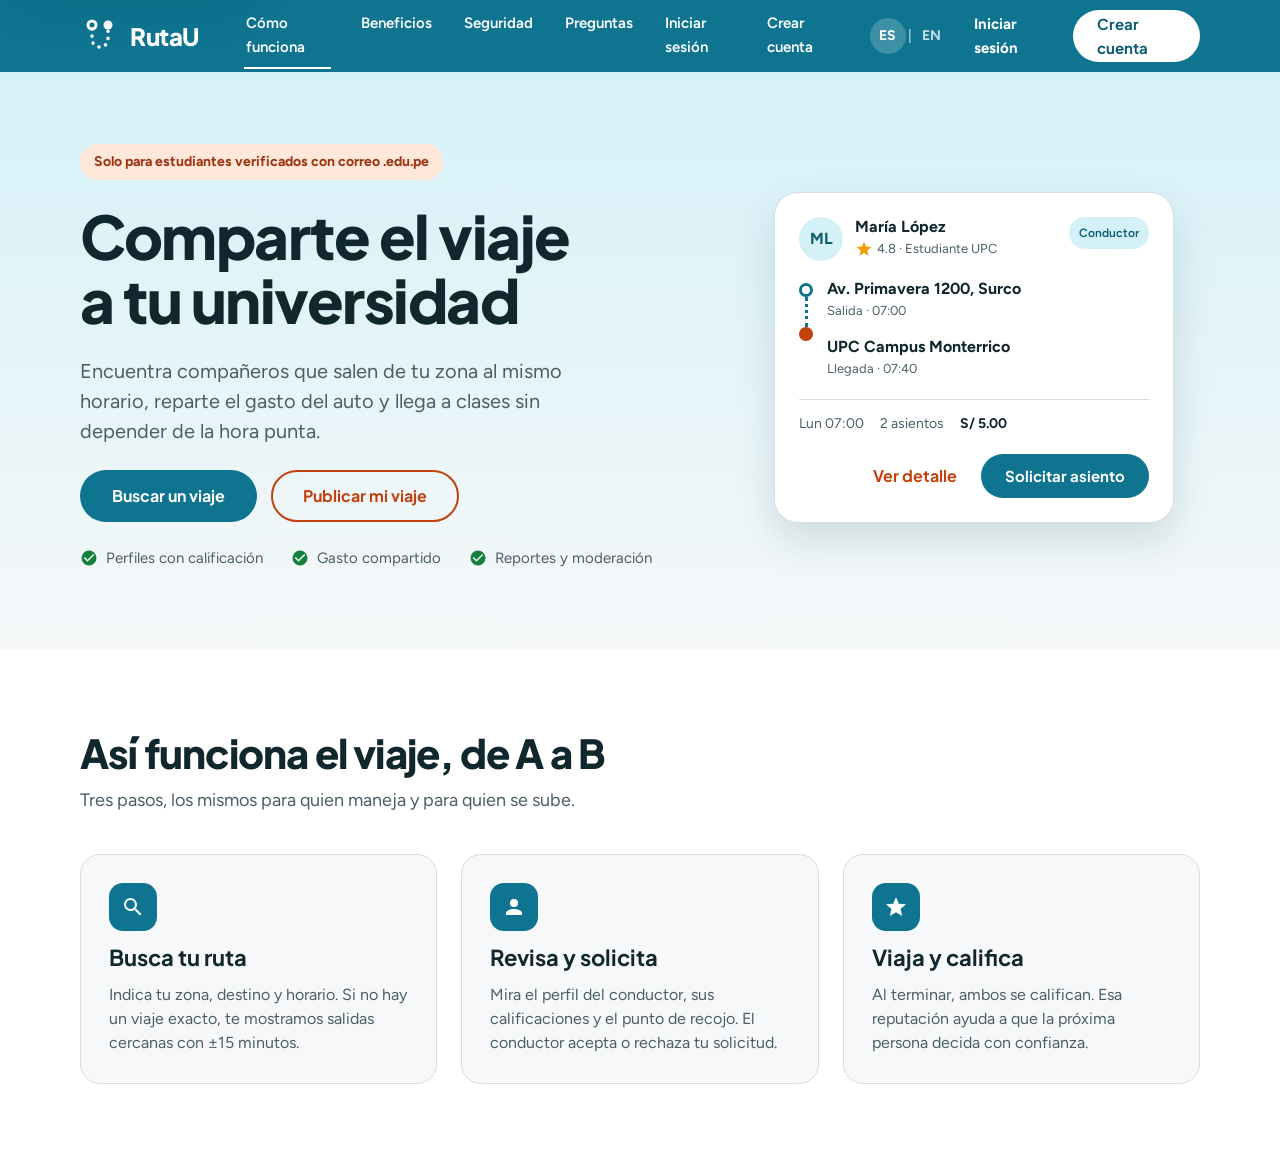
==== index.html @ abb3b7a9 "feat(landing): agregar pasos como-funciona" ====
<!doctype html>
<html lang="es-419">
<head>
  <meta charset="utf-8">
  <meta name="viewport" content="width=device-width, initial-scale=1">
  <title data-i18n="meta.title">RutaU – Carpooling universitario para estudiantes de Lima</title>
  <meta name="description" content="Comparte el viaje a tu universidad con compañeros verificados con correo .edu.pe. Reparte el gasto y llega a clases sin depender de la hora punta.">
  <meta name="theme-color" content="#0E7490">
  <link rel="icon" href="assets/favicon.svg" type="image/svg+xml">
  <link rel="preconnect" href="https://fonts.googleapis.com">
  <link rel="preconnect" href="https://fonts.gstatic.com" crossorigin>
  <link href="https://fonts.googleapis.com/css2?family=Figtree:wght@400;500;600;700&family=Plus+Jakarta+Sans:wght@600;700;800&display=swap" rel="stylesheet">
  <link rel="stylesheet" href="css/variables.css">
  <link rel="stylesheet" href="css/base.css">
  <link rel="stylesheet" href="css/layout.css">
  <link rel="stylesheet" href="css/components.css">
</head>
<body>
  <svg xmlns="http://www.w3.org/2000/svg" style="display:none" aria-hidden="true" focusable="false">
  <symbol id="i-logo" viewBox="0 0 40 40"><path d="M12 13v10a8 8 0 0 0 16 0V13" fill="none" stroke="currentColor" stroke-width="3.5" stroke-linecap="round" stroke-dasharray="0.1 7"/><circle cx="12" cy="9" r="4" fill="none" stroke="currentColor" stroke-width="3"/><circle cx="28" cy="9" r="4.5" fill="currentColor"/></symbol>
  <symbol id="i-search" viewBox="0 0 24 24"><path d="M15.5 14h-.79l-.28-.27A6.47 6.47 0 0 0 16 9.5 6.5 6.5 0 1 0 9.5 16c1.61 0 3.09-.59 4.23-1.57l.27.28v.79l5 4.99L20.49 19l-4.99-5zm-6 0C7.01 14 5 11.99 5 9.5S7.01 5 9.5 5 14 7.01 14 9.5 11.99 14 9.5 14z"/></symbol>
  <symbol id="i-profile" viewBox="0 0 24 24"><path d="M12 12a4 4 0 1 0 0-8 4 4 0 0 0 0 8zm0 2c-2.67 0-8 1.34-8 4v2h16v-2c0-2.66-5.33-4-8-4z"/></symbol>
  <symbol id="i-star" viewBox="0 0 24 24"><path d="M12 17.27 18.18 21l-1.64-7.03L22 9.24l-7.19-.61L12 2 9.19 8.63 2 9.24l5.46 4.73L5.82 21z"/></symbol>
  <symbol id="i-check" viewBox="0 0 24 24"><path d="M12 2a10 10 0 1 0 0 20 10 10 0 0 0 0-20zm-2 15-5-5 1.41-1.41L10 14.17l7.59-7.59L19 8l-9 9z"/></symbol>
  <symbol id="i-school" viewBox="0 0 24 24"><path d="M5 13.18v4L12 21l7-3.82v-4L12 17l-7-3.82zM12 3 1 9l11 6 9-4.91V17h2V9L12 3z"/></symbol>
  <symbol id="i-flag" viewBox="0 0 24 24"><path d="M14.4 6 14 4H5v17h2v-7h5.6l.4 2h7V6z"/></symbol>
  <symbol id="i-menu" viewBox="0 0 24 24"><path d="M3 18h18v-2H3v2zm0-5h18v-2H3v2zm0-7v2h18V6H3z"/></symbol>
  <symbol id="i-back" viewBox="0 0 24 24"><path d="M20 11H7.83l5.59-5.59L12 4l-8 8 8 8 1.41-1.41L7.83 13H20v-2z"/></symbol>
</svg>

  <a class="skip-link" href="#contenido" data-i18n="a11y.skip">Saltar al contenido principal</a>
  <p id="lang-live" class="sr-only" role="status" aria-live="polite"></p>

  <header class="site-header">
    <div class="container site-header__inner">
      <a class="brand" href="#" data-i18n-attr="aria-label:a11y.logo" aria-label="RutaU, ir al inicio">
        <svg class="icon" width="40" height="40" style="width:40px;height:40px" aria-hidden="true"><use href="#i-logo"/></svg>
        <span class="brand__name">RutaU</span>
      </a>
      <nav id="main-nav" class="main-nav" data-i18n-attr="aria-label:a11y.nav" aria-label="Navegación principal">
        <a href="#como" data-i18n="nav.how">Cómo funciona</a>
        <a href="#beneficios" data-i18n="nav.benefits">Beneficios</a>
        <a href="#seguridad" data-i18n="nav.security">Seguridad</a>
        <a href="#faq" data-i18n="nav.faq">Preguntas</a>
        <a class="nav-extra" href="#" data-app="login" data-i18n="nav.login">Iniciar sesión</a>
        <a class="nav-extra" href="#" data-app="register" data-i18n="nav.signup">Crear cuenta</a>
      </nav>
      <div class="header-actions">
        <div class="lang-switch" role="group" data-i18n-attr="aria-label:a11y.lang" aria-label="Seleccionar idioma">
          <button type="button" data-lang="es_419" aria-pressed="true" lang="es">ES</button>
          <span class="lang-switch__sep" aria-hidden="true">|</span>
          <button type="button" data-lang="en_US" aria-pressed="false" lang="en">EN</button>
        </div>
        <a class="header-login" href="#" data-app="login" data-i18n="nav.login">Iniciar sesión</a>
        <a class="btn btn--light btn--sm header-signup" href="#" data-app="register" data-i18n="nav.signup">Crear cuenta</a>
        <button id="menu-toggle" class="menu-toggle" type="button" aria-expanded="false" aria-controls="main-nav" data-i18n-attr="aria-label:a11y.menu" aria-label="Abrir menú">
          <svg class="icon" aria-hidden="true"><use href="#i-menu"/></svg>
        </button>
      </div>
    </div>
  </header>

  <main id="contenido">
    <section class="hero" aria-labelledby="hero-title">
      <div class="container hero__inner">
        <div class="hero__copy">
          <span class="badge badge--secondary" data-i18n="hero.badge">Solo para estudiantes verificados con correo .edu.pe</span>
          <h1 id="hero-title" class="hero__title" data-i18n="hero.title">Comparte el viaje a tu universidad</h1>
          <p class="hero__lead" data-i18n="hero.lead">Encuentra compañeros que salen de tu zona al mismo horario, reparte el gasto del auto y llega a clases sin depender de la hora punta.</p>
          <div class="hero__actions">
            <a class="btn btn--primary" href="#" data-app="search" data-i18n="hero.cta.search">Buscar un viaje</a>
            <a class="btn btn--outline" href="#" data-app="publish" data-i18n="hero.cta.publish">Publicar mi viaje</a>
          </div>
          <ul class="check-list">
            <li><svg class="icon icon--sm" aria-hidden="true"><use href="#i-check"/></svg><span data-i18n="hero.check1">Perfiles con calificación</span></li>
            <li><svg class="icon icon--sm" aria-hidden="true"><use href="#i-check"/></svg><span data-i18n="hero.check2">Gasto compartido</span></li>
            <li><svg class="icon icon--sm" aria-hidden="true"><use href="#i-check"/></svg><span data-i18n="hero.check3">Reportes y moderación</span></li>
          </ul>
        </div>
        <div class="hero__visual">
          <article class="trip-card" data-i18n-attr="aria-label:card.aria" aria-label="Ejemplo de viaje publicado">
            <div class="trip-card__driver">
              <span class="avatar" aria-hidden="true">ML</span>
              <div class="trip-card__who">
                <div class="trip-card__name">María López</div>
                <div class="trip-card__rating"><svg class="icon icon--sm icon--star" aria-hidden="true"><use href="#i-star"/></svg><span data-i18n="card.rating">4.8 · Estudiante UPC</span></div>
              </div>
              <span class="badge badge--primary" data-i18n="card.role">Conductor</span>
            </div>
            <div class="route">
              <div class="route__line" aria-hidden="true"><span class="route__start"></span><span class="route__path"></span><span class="route__end"></span></div>
              <div class="route__stops">
                <div><div class="route__place" data-i18n="card.from">Av. Primavera 1200, Surco</div><div class="route__time" data-i18n="card.depart">Salida · 07:00</div></div>
                <div><div class="route__place" data-i18n="card.to">UPC Campus Monterrico</div><div class="route__time" data-i18n="card.arrive">Llegada · 07:40</div></div>
              </div>
            </div>
            <div class="trip-card__meta"><span data-i18n="card.day">Lun 07:00</span><span data-i18n="card.seats">2 asientos</span><span class="trip-card__price">S/ 5.00</span></div>
            <div class="trip-card__actions">
              <a class="btn btn--text" href="#" data-app="search" data-i18n="card.detail">Ver detalle</a>
              <a class="btn btn--primary btn--sm" href="#" data-app="search" data-i18n="card.request">Solicitar asiento</a>
            </div>
          </article>
        </div>
      </div>
    </section>

    <section id="como" class="section section--white" aria-labelledby="como-title">
      <div class="container">
        <div class="section__head"><h2 id="como-title" class="section__title" data-i18n="how.title">Así funciona el viaje, de A a B</h2><p class="section__lead" data-i18n="how.lead">Tres pasos, los mismos para quien maneja y para quien se sube.</p></div>
        <ol class="steps" style="list-style:none">
          <li class="card"><span class="card__icon"><svg class="icon" aria-hidden="true"><use href="#i-search"/></svg></span><h3 class="card__title" data-i18n="how.s1.t">Busca tu ruta</h3><p class="card__text" data-i18n="how.s1.d">Indica tu zona, destino y horario. Si no hay un viaje exacto, te mostramos salidas cercanas con ±15 minutos.</p></li>
          <li class="card"><span class="card__icon"><svg class="icon" aria-hidden="true"><use href="#i-profile"/></svg></span><h3 class="card__title" data-i18n="how.s2.t">Revisa y solicita</h3><p class="card__text" data-i18n="how.s2.d">Mira el perfil del conductor, sus calificaciones y el punto de recojo. El conductor acepta o rechaza tu solicitud.</p></li>
          <li class="card"><span class="card__icon"><svg class="icon" aria-hidden="true"><use href="#i-star"/></svg></span><h3 class="card__title" data-i18n="how.s3.t">Viaja y califica</h3><p class="card__text" data-i18n="how.s3.d">Al terminar, ambos se califican. Esa reputación ayuda a que la próxima persona decida con confianza.</p></li>
        </ol>
      </div>
    </section>
  </main>


  <script src="js/config.js"></script>
  <script src="js/nav.js"></script>
</body>
</html>
---- css/variables.css ----
/* ==========================================================================
   RutaU – Variables de diseño (Style Guide v2)
   Toda la paleta y tipografía vive aquí. No se usan colores sueltos en otros
   archivos CSS: siempre var(--token).
   ========================================================================== */
:root {
  /* Pacífico – color principal */
  --primary: #0E7490;
  --primary-dark: #0B5C73;
  --primary-container: #D5F1F8;

  /* Atardecer – color secundario */
  --secondary: #C2410C;
  --secondary-dark: #9A3412;
  --secondary-container: #FFE7DA;

  /* Sol – solo estrellas / reputación */
  --sun: #F59E0B;
  --sun-text: #92400E;
  --sun-container: #FEF0CC;

  /* Neutros */
  --ink: #10272E;
  --muted: #4A5F67;
  --line: #D5DEE2;
  --surface: #F6F8F9;
  --white: #FFFFFF;

  /* Estados */
  --success: #15803D;
  --success-dark: #166534;
  --success-container: #DCF5E3;
  --error: #B3261E;
  --error-container: #FBE3E1;

  /* Tipografía */
  --font-heading: 'Plus Jakarta Sans', system-ui, -apple-system, 'Segoe UI', sans-serif;
  --font-body: 'Figtree', system-ui, -apple-system, 'Segoe UI', sans-serif;

  /* Forma y elevación */
  --radius-pill: 999px;
  --radius-lg: 24px;
  --radius-md: 20px;
  --radius-sm: 14px;
  --shadow-card: 0 18px 40px rgba(11, 63, 79, 0.14);

  /* Layout */
  --container: 1200px;
  --gutter: 40px;
  --header-h: 72px;
}

@media (max-width: 720px) {
  :root { --gutter: 20px; --header-h: 64px; }
}
---- css/base.css ----
/* Reset + base tipográfica + accesibilidad */
*, *::before, *::after { box-sizing: border-box; }
html { scroll-behavior: smooth; scroll-padding-top: calc(var(--header-h) + 12px); -webkit-text-size-adjust: 100%; }
body {
  margin: 0;
  background: var(--surface);
  color: var(--ink);
  font-family: var(--font-body);
  font-size: 16px;
  line-height: 24px;
}
h1, h2, h3 { font-family: var(--font-heading); margin: 0; }
p { margin: 0; }
ul, ol { margin: 0; padding: 0; list-style: none; }
a { color: inherit; }
img, svg { display: block; max-width: 100%; }
button { font: inherit; color: inherit; cursor: pointer; }

.icon { width: 24px; height: 24px; fill: currentColor; flex: none; }
.icon--sm { width: 18px; height: 18px; }
.icon--star { fill: var(--sun); }

/* Foco visible en todos los controles (WCAG 2.4.7) */
:focus-visible { outline: 3px solid var(--secondary); outline-offset: 3px; border-radius: 6px; }
.site-header :focus-visible, .site-footer :focus-visible, .cta-final :focus-visible { outline-color: var(--white); }

/* Solo para lectores de pantalla */
.sr-only {
  position: absolute; width: 1px; height: 1px; padding: 0; margin: -1px;
  overflow: hidden; clip: rect(0, 0, 0, 0); white-space: nowrap; border: 0;
}
.skip-link {
  position: absolute; left: 12px; top: -60px; z-index: 100;
  background: var(--white); color: var(--primary-dark);
  padding: 12px 18px; border-radius: var(--radius-pill); font-weight: 700; text-decoration: none;
  box-shadow: var(--shadow-card);
}
.skip-link:focus { top: 12px; }

@media (prefers-reduced-motion: reduce) {
  html { scroll-behavior: auto; }
  *, *::before, *::after { animation: none !important; transition: none !important; }
}
---- css/layout.css ----
/* Estructura de página: contenedor, header, secciones, footer */
.container { max-width: var(--container); margin: 0 auto; padding: 0 var(--gutter); }

.section { padding: 80px 0; }
.section--white { background: var(--white); }
.section--surface { background: var(--surface); }
.section__head { display: flex; flex-direction: column; gap: 10px; max-width: 640px; margin-bottom: 40px; }
.section__title { font-weight: 800; font-size: 40px; line-height: 46px; letter-spacing: -0.8px; text-wrap: balance; }
.section__lead { color: var(--muted); font-size: 18px; line-height: 28px; }

/* Header */
.site-header { position: sticky; top: 0; z-index: 50; background: var(--primary); color: var(--white); }
.site-header__inner { height: var(--header-h); display: flex; align-items: center; gap: 32px; }
.brand { display: inline-flex; align-items: center; gap: 10px; text-decoration: none; color: var(--white); }
.brand__name { font-family: var(--font-heading); font-weight: 800; font-size: 24px; letter-spacing: -0.5px; }
.main-nav { display: flex; gap: 28px; margin-left: 24px; }
.main-nav a { color: var(--white); text-decoration: none; font-weight: 600; font-size: 15px; padding: 8px 2px; border-bottom: 2px solid transparent; }
.main-nav a:hover, .main-nav a[aria-current="true"] { border-bottom-color: var(--white); }
.header-actions { margin-left: auto; display: flex; align-items: center; gap: 20px; }
.header-login { color: var(--white); text-decoration: none; font-weight: 700; font-size: 15px; padding: 10px 4px; }
.header-login:hover { text-decoration: underline; }
.menu-toggle { display: none; margin-left: 8px; width: 44px; height: 44px; border: 0; background: transparent; color: var(--white); border-radius: var(--radius-sm); align-items: center; justify-content: center; }

/* Hero */
.hero { background: linear-gradient(180deg, var(--primary-container) 0%, var(--surface) 100%); }
.hero__inner { display: flex; flex-wrap: wrap; gap: 56px; align-items: center; padding-top: 72px; padding-bottom: 80px; }
.hero__copy { flex: 1 1 480px; min-width: 0; display: flex; flex-direction: column; gap: 24px; }
.hero__title { font-weight: 800; font-size: 60px; line-height: 64px; letter-spacing: -1.5px; text-wrap: balance; }
.hero__lead { font-size: 20px; line-height: 30px; color: var(--muted); max-width: 520px; }
.hero__actions { display: flex; flex-wrap: wrap; gap: 14px; }
.hero__visual { flex: 1 1 320px; min-width: 0; display: flex; justify-content: center; }

/* Rejillas */
.steps, .audience, .trust { display: grid; gap: 24px; }
.steps, .trust { grid-template-columns: repeat(3, minmax(0, 1fr)); }
.audience { grid-template-columns: repeat(2, minmax(0, 1fr)); }
---- css/components.css ----
/* Componentes reutilizables */

/* Botones */
.btn {
  min-height: 52px; display: inline-flex; align-items: center; justify-content: center; gap: 8px;
  padding: 0 30px; border-radius: var(--radius-pill); border: 2px solid transparent;
  font-family: var(--font-heading); font-weight: 700; font-size: 16px; text-decoration: none; cursor: pointer;
  transition: background-color .15s, color .15s, border-color .15s;
}
.btn--primary { background: var(--primary); color: var(--white); }
.btn--primary:hover { background: var(--primary-dark); }
.btn--outline { border-color: var(--secondary); color: var(--secondary); background: transparent; }
.btn--outline:hover { background: var(--secondary-container); color: var(--secondary-dark); }
.btn--light { background: var(--white); color: var(--primary-dark); }
.btn--light:hover { background: var(--primary-container); }
.btn--sm { min-height: 44px; padding: 0 22px; font-size: 15px; }
.btn--text { min-height: 44px; padding: 0 12px; color: var(--secondary); }
.btn--text:hover { text-decoration: underline; }

/* Selector de idioma */
.lang-switch { display: inline-flex; align-items: center; gap: 2px; font-size: 14px; font-weight: 700; }
.lang-switch button {
  min-width: 36px; min-height: 36px; border: 0; background: transparent; color: var(--white);
  opacity: .75; border-radius: var(--radius-pill); font-weight: 700;
}
.lang-switch button[aria-pressed="true"] { opacity: 1; background: rgba(255,255,255,.2); }
.lang-switch button:hover { opacity: 1; }
.lang-switch__sep { opacity: .6; }

/* Insignias */
.badge { align-self: flex-start; padding: 6px 14px; border-radius: var(--radius-pill); font-weight: 700; font-size: 14px; }
.badge--secondary { background: var(--secondary-container); color: var(--secondary-dark); }
.badge--primary { background: var(--primary-container); color: var(--primary-dark); font-weight: 600; font-size: 12px; padding: 4px 10px; }

.check-list { display: flex; flex-wrap: wrap; gap: 12px 28px; color: var(--muted); font-size: 15px; }
.check-list li { display: flex; align-items: center; gap: 8px; }
.check-list .icon { color: var(--success); }

/* Tarjeta de viaje (hero) */
.trip-card {
  width: 400px; max-width: 100%; background: var(--white); border: 1px solid var(--line);
  border-radius: var(--radius-lg); padding: 24px; display: flex; flex-direction: column; gap: 18px;
  box-shadow: var(--shadow-card);
}
.trip-card__driver { display: flex; align-items: center; gap: 12px; }
.avatar { width: 44px; height: 44px; border-radius: 50%; background: var(--primary-container); color: var(--primary-dark); display: flex; align-items: center; justify-content: center; font-weight: 700; flex: none; }
.trip-card__who { flex: 1; }
.trip-card__name { font-weight: 700; line-height: 20px; }
.trip-card__rating { font-size: 13px; color: var(--muted); display: flex; align-items: center; gap: 4px; }
.route { display: flex; gap: 14px; }
.route__line { display: flex; flex-direction: column; align-items: center; padding-top: 4px; }
.route__start { width: 14px; height: 14px; border-radius: 50%; border: 3px solid var(--primary); background: var(--white); }
.route__path { width: 0; height: 30px; border-left: 3px dotted var(--primary); }
.route__end { width: 14px; height: 14px; border-radius: 50%; background: var(--secondary); }
.route__stops { display: flex; flex-direction: column; gap: 14px; }
.route__place { font-weight: 700; line-height: 20px; }
.route__time { font-size: 13px; color: var(--muted); }
.trip-card__meta { display: flex; gap: 16px; font-size: 14px; color: var(--muted); border-top: 1px solid var(--line); padding-top: 12px; flex-wrap: wrap; }
.trip-card__price { font-weight: 700; color: var(--ink); }
.trip-card__actions { display: flex; gap: 10px; justify-content: flex-end; flex-wrap: wrap; }

/* Tarjetas (pasos, confianza) */
.card { border: 1px solid var(--line); border-radius: var(--radius-md); padding: 28px; display: flex; flex-direction: column; gap: 12px; background: var(--surface); }
.section--surface .card { background: var(--white); }
.card__icon { width: 48px; height: 48px; border-radius: var(--radius-sm); background: var(--primary); color: var(--white); display: flex; align-items: center; justify-content: center; }
.card__icon--secondary { background: var(--secondary); }
.card__title { font-weight: 700; font-size: 22px; line-height: 28px; }
.card__text { color: var(--muted); }
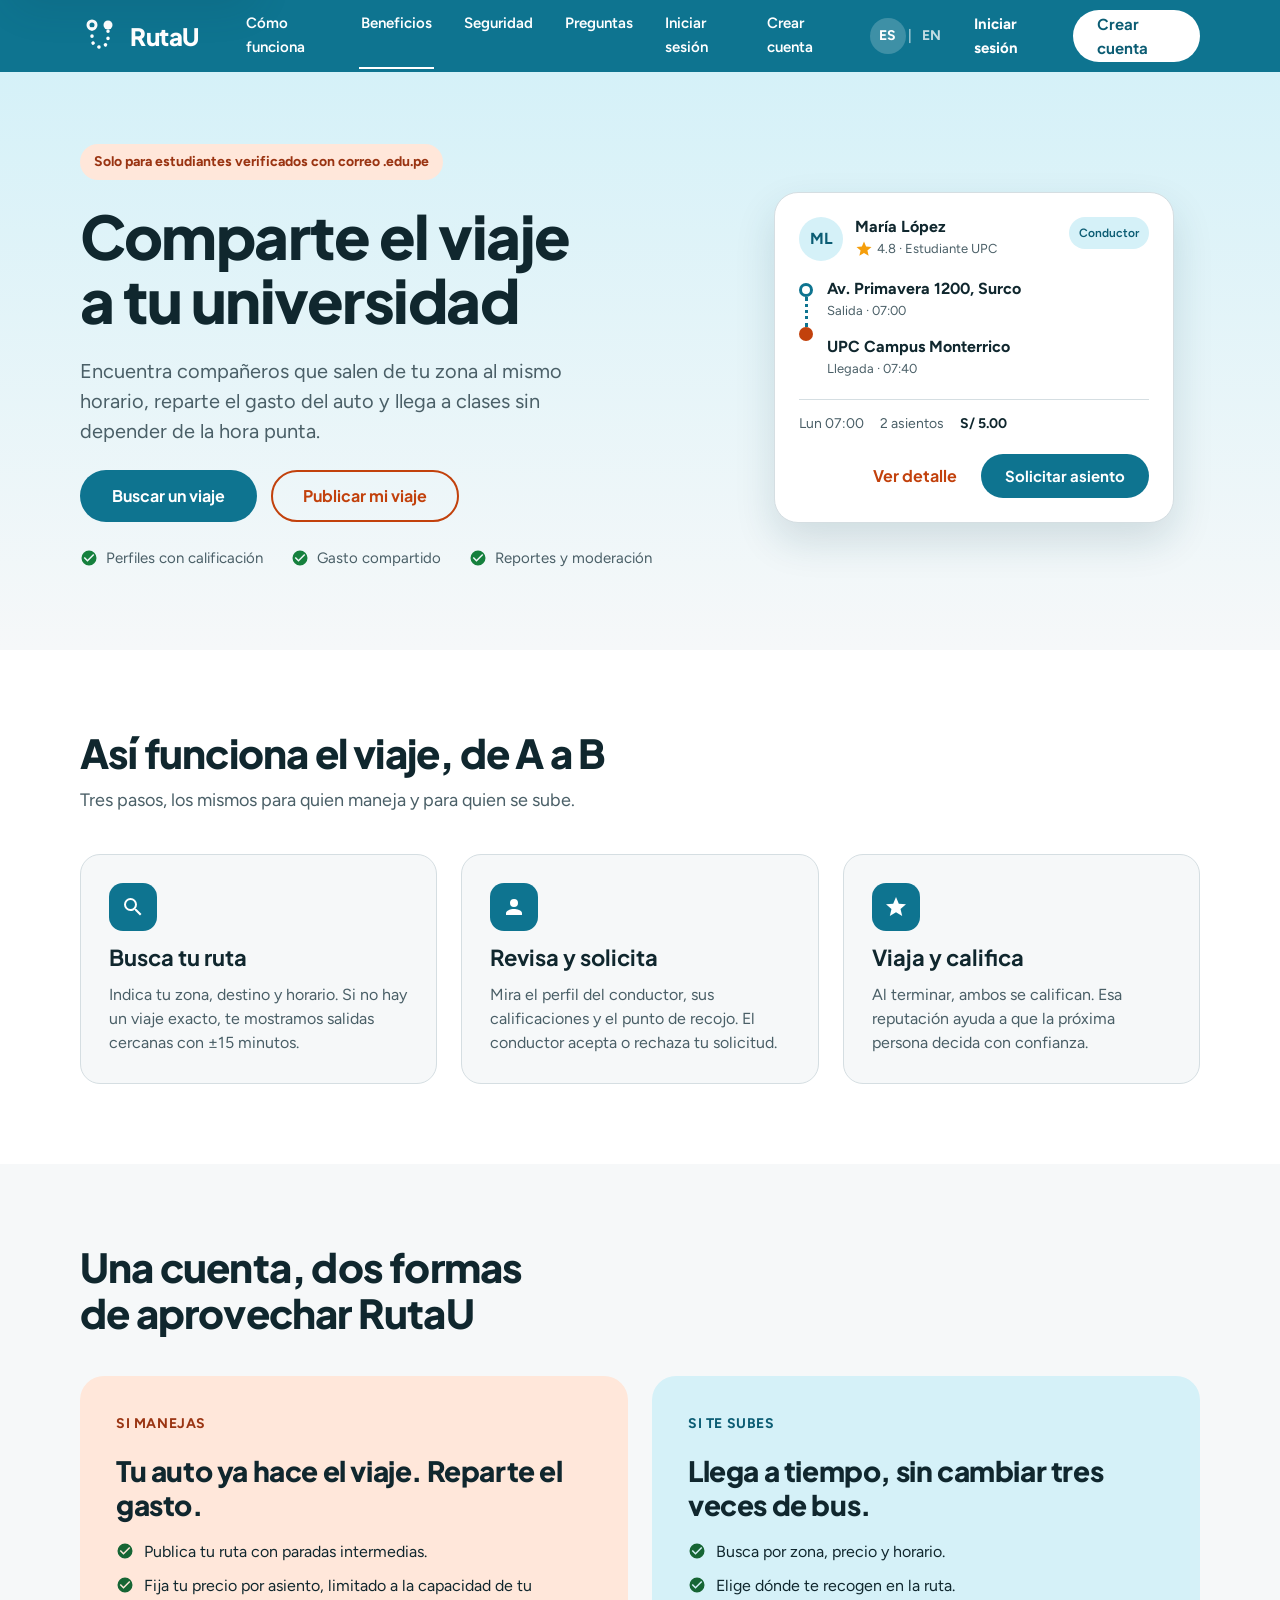
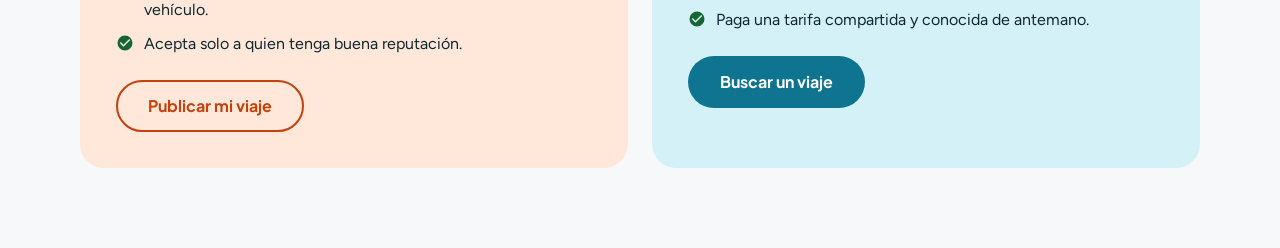
==== commit 9f9f5921: "feat(landing): agregar beneficios para conductores y pasajeros" ====
--- a/index.html
+++ b/index.html
@@ -114,6 +114,34 @@
         </ol>
       </div>
     </section>
+
+    <section id="beneficios" class="section section--surface" aria-labelledby="ben-title">
+      <div class="container">
+        <div class="section__head"><h2 id="ben-title" class="section__title" data-i18n="ben.title">Una cuenta, dos formas de aprovechar RutaU</h2></div>
+        <div class="audience">
+          <article class="panel panel--driver">
+            <p class="panel__kicker" data-i18n="ben.driver.k">Si manejas</p>
+            <h3 class="panel__title" data-i18n="ben.driver.t">Tu auto ya hace el viaje. Reparte el gasto.</h3>
+            <ul class="panel__list">
+              <li><svg class="icon icon--sm" aria-hidden="true"><use href="#i-check"/></svg><span data-i18n="ben.driver.1">Publica tu ruta con paradas intermedias.</span></li>
+              <li><svg class="icon icon--sm" aria-hidden="true"><use href="#i-check"/></svg><span data-i18n="ben.driver.2">Fija tu precio por asiento, limitado a la capacidad de tu vehículo.</span></li>
+              <li><svg class="icon icon--sm" aria-hidden="true"><use href="#i-check"/></svg><span data-i18n="ben.driver.3">Acepta solo a quien tenga buena reputación.</span></li>
+            </ul>
+            <a class="btn btn--outline" href="#" data-app="publish" data-i18n="hero.cta.publish">Publicar mi viaje</a>
+          </article>
+          <article class="panel panel--rider">
+            <p class="panel__kicker" data-i18n="ben.rider.k">Si te subes</p>
+            <h3 class="panel__title" data-i18n="ben.rider.t">Llega a tiempo, sin cambiar tres veces de bus.</h3>
+            <ul class="panel__list">
+              <li><svg class="icon icon--sm" aria-hidden="true"><use href="#i-check"/></svg><span data-i18n="ben.rider.1">Busca por zona, precio y horario.</span></li>
+              <li><svg class="icon icon--sm" aria-hidden="true"><use href="#i-check"/></svg><span data-i18n="ben.rider.2">Elige dónde te recogen en la ruta.</span></li>
+              <li><svg class="icon icon--sm" aria-hidden="true"><use href="#i-check"/></svg><span data-i18n="ben.rider.3">Paga una tarifa compartida y conocida de antemano.</span></li>
+            </ul>
+            <a class="btn btn--primary" href="#" data-app="search" data-i18n="hero.cta.search">Buscar un viaje</a>
+          </article>
+        </div>
+      </div>
+    </section>
   </main>
 
 
--- a/css/components.css
+++ b/css/components.css
@@ -66,3 +66,16 @@
 .card__icon--secondary { background: var(--secondary); }
 .card__title { font-weight: 700; font-size: 22px; line-height: 28px; }
 .card__text { color: var(--muted); }
+
+/* Panel conductor / pasajero */
+.panel { border-radius: var(--radius-lg); padding: 36px; display: flex; flex-direction: column; gap: 18px; }
+.panel--driver { background: var(--secondary-container); }
+.panel--rider { background: var(--primary-container); }
+.panel__kicker { font-weight: 700; font-size: 14px; letter-spacing: .6px; text-transform: uppercase; }
+.panel--driver .panel__kicker { color: var(--secondary-dark); }
+.panel--rider .panel__kicker { color: var(--primary-dark); }
+.panel__title { font-weight: 800; font-size: 28px; line-height: 34px; letter-spacing: -0.4px; }
+.panel__list { display: flex; flex-direction: column; gap: 10px; }
+.panel__list li { display: flex; gap: 10px; align-items: flex-start; }
+.panel__list .icon { margin-top: 2px; color: var(--success-dark); }
+.panel .btn { align-self: flex-start; margin-top: 6px; }
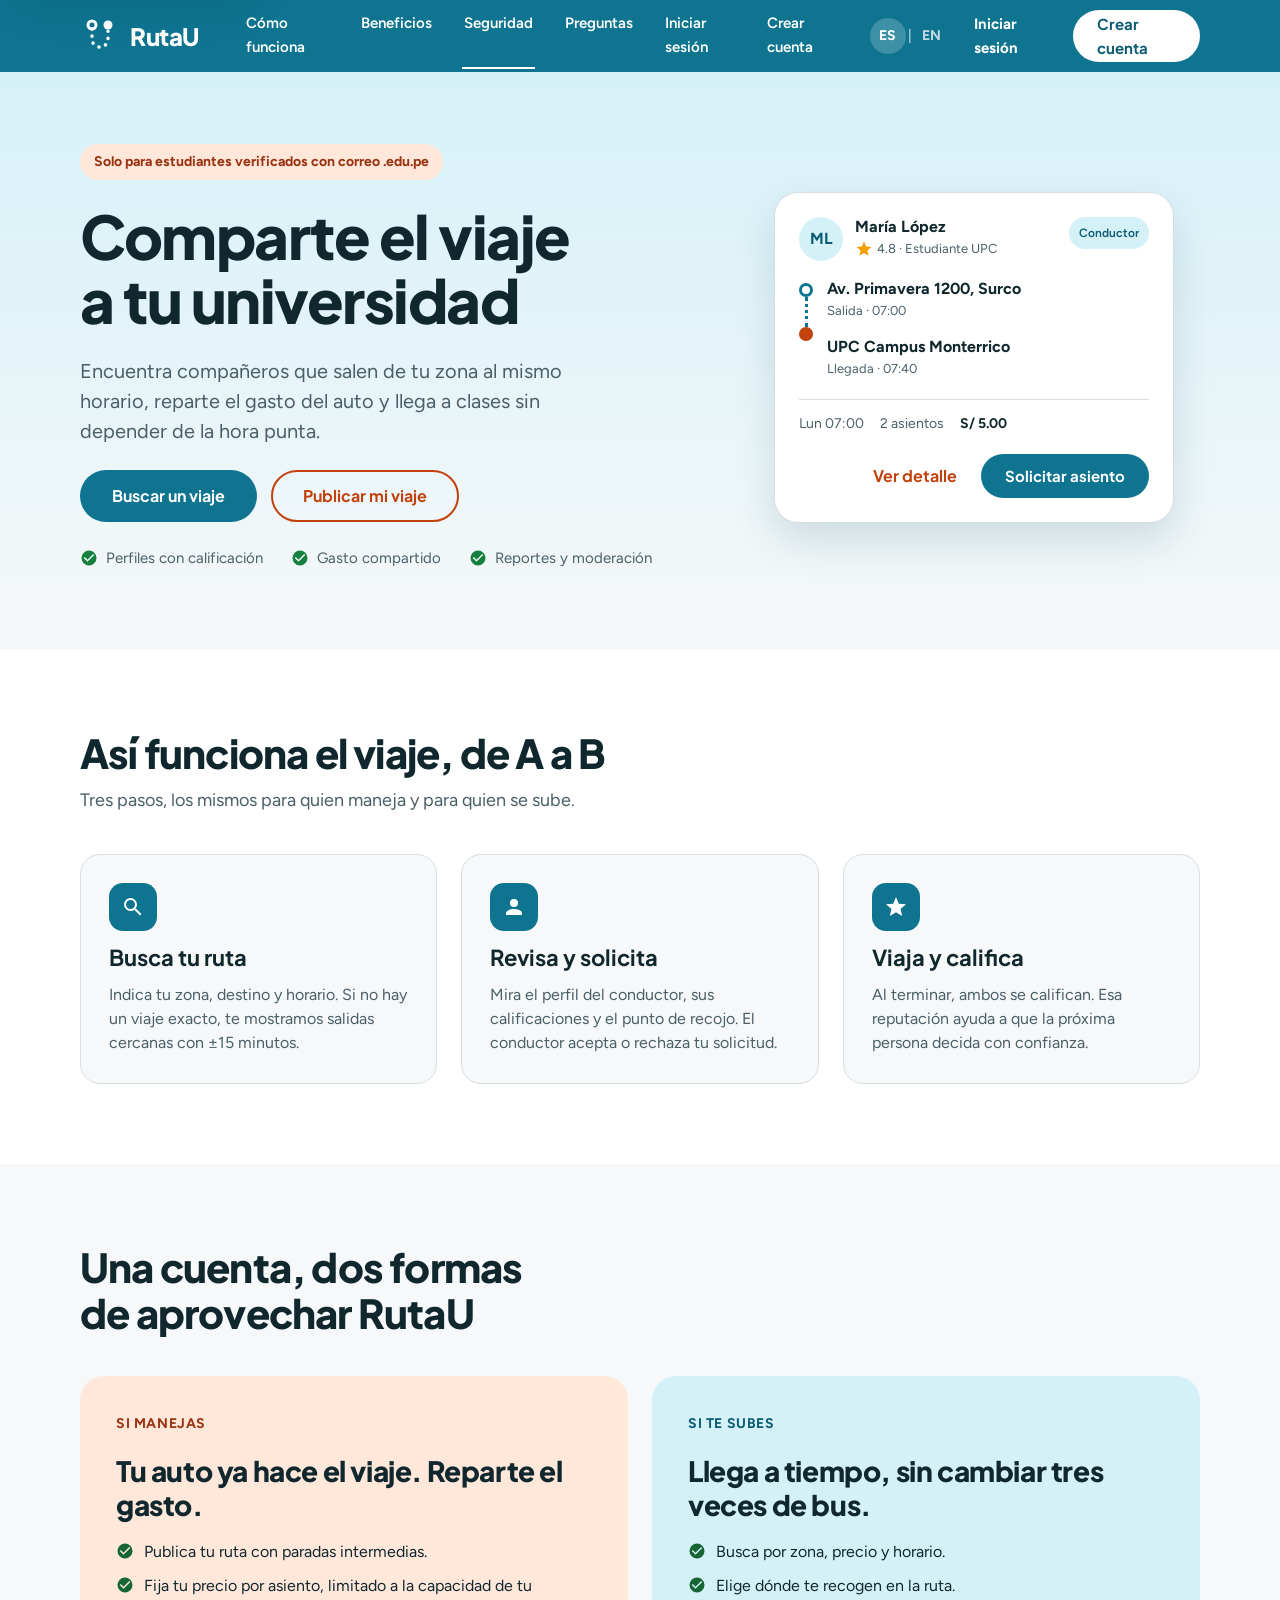
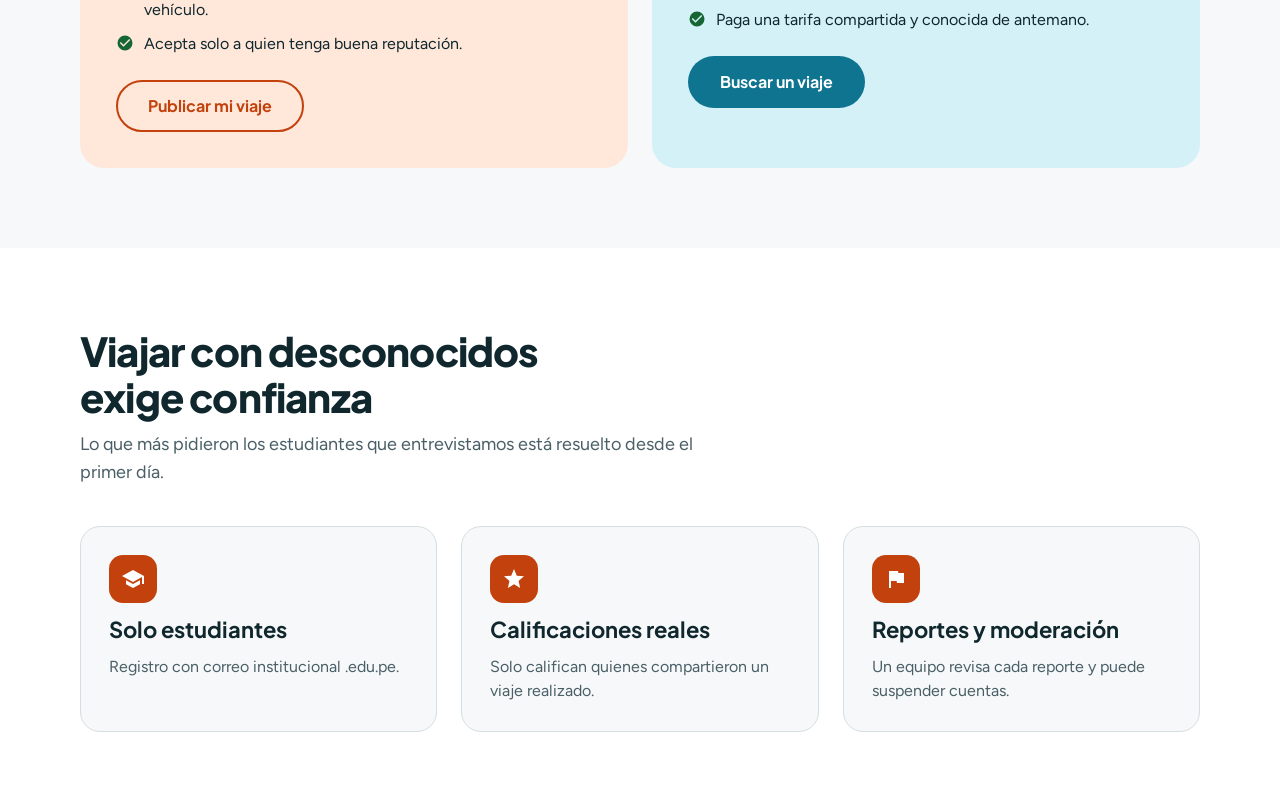
==== commit 2e2711e1: "feat(landing): add safety and trust section" ====
--- a/index.html
+++ b/index.html
@@ -142,6 +142,17 @@
         </div>
       </div>
     </section>
+
+    <section id="seguridad" class="section section--white" aria-labelledby="sec-title">
+      <div class="container">
+        <div class="section__head"><h2 id="sec-title" class="section__title" data-i18n="sec.title">Viajar con desconocidos exige confianza</h2><p class="section__lead" data-i18n="sec.lead">Lo que más pidieron los estudiantes que entrevistamos está resuelto desde el primer día.</p></div>
+        <ul class="trust">
+          <li class="card"><span class="card__icon card__icon--secondary"><svg class="icon" aria-hidden="true"><use href="#i-school"/></svg></span><h3 class="card__title" data-i18n="sec.c1.t">Solo estudiantes</h3><p class="card__text" data-i18n="sec.c1.d">Registro con correo institucional .edu.pe.</p></li>
+          <li class="card"><span class="card__icon card__icon--secondary"><svg class="icon" aria-hidden="true"><use href="#i-star"/></svg></span><h3 class="card__title" data-i18n="sec.c2.t">Calificaciones reales</h3><p class="card__text" data-i18n="sec.c2.d">Solo califican quienes compartieron un viaje realizado.</p></li>
+          <li class="card"><span class="card__icon card__icon--secondary"><svg class="icon" aria-hidden="true"><use href="#i-flag"/></svg></span><h3 class="card__title" data-i18n="sec.c3.t">Reportes y moderación</h3><p class="card__text" data-i18n="sec.c3.d">Un equipo revisa cada reporte y puede suspender cuentas.</p></li>
+        </ul>
+      </div>
+    </section>
   </main>
 
 
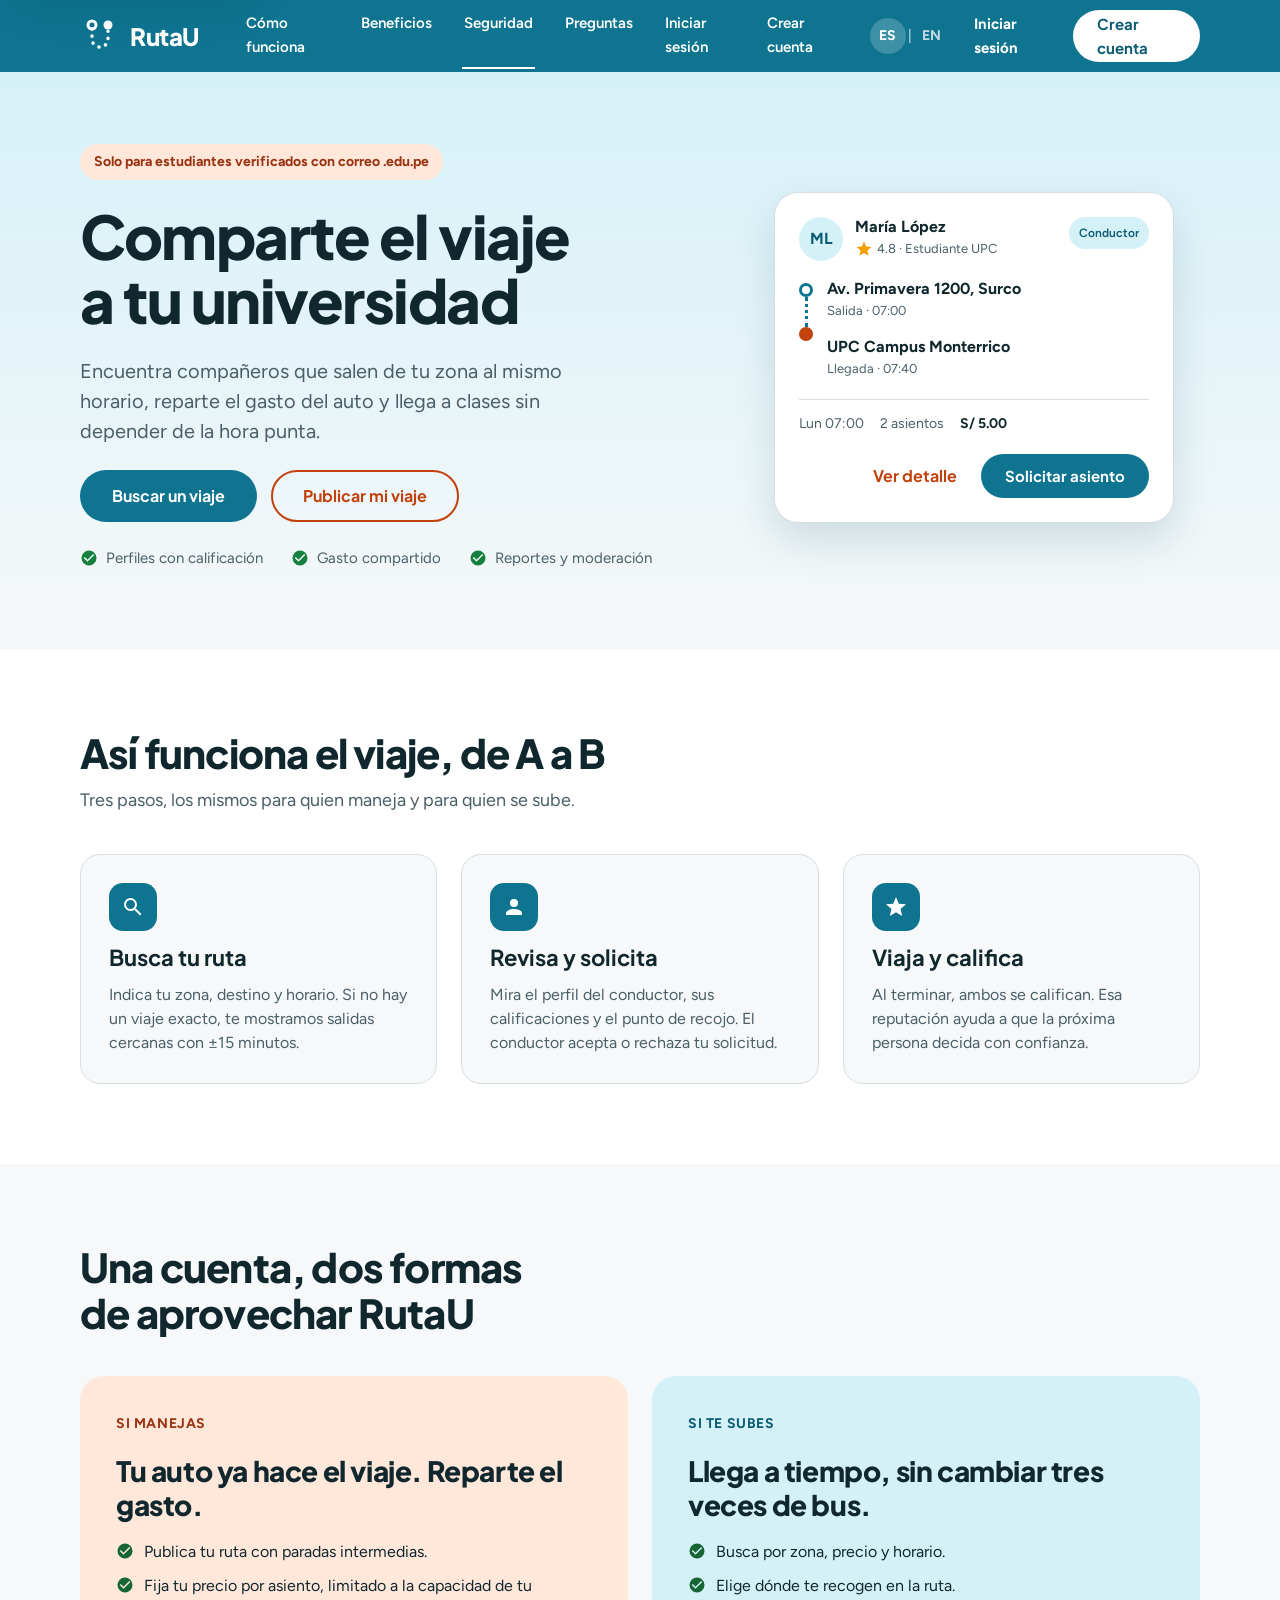
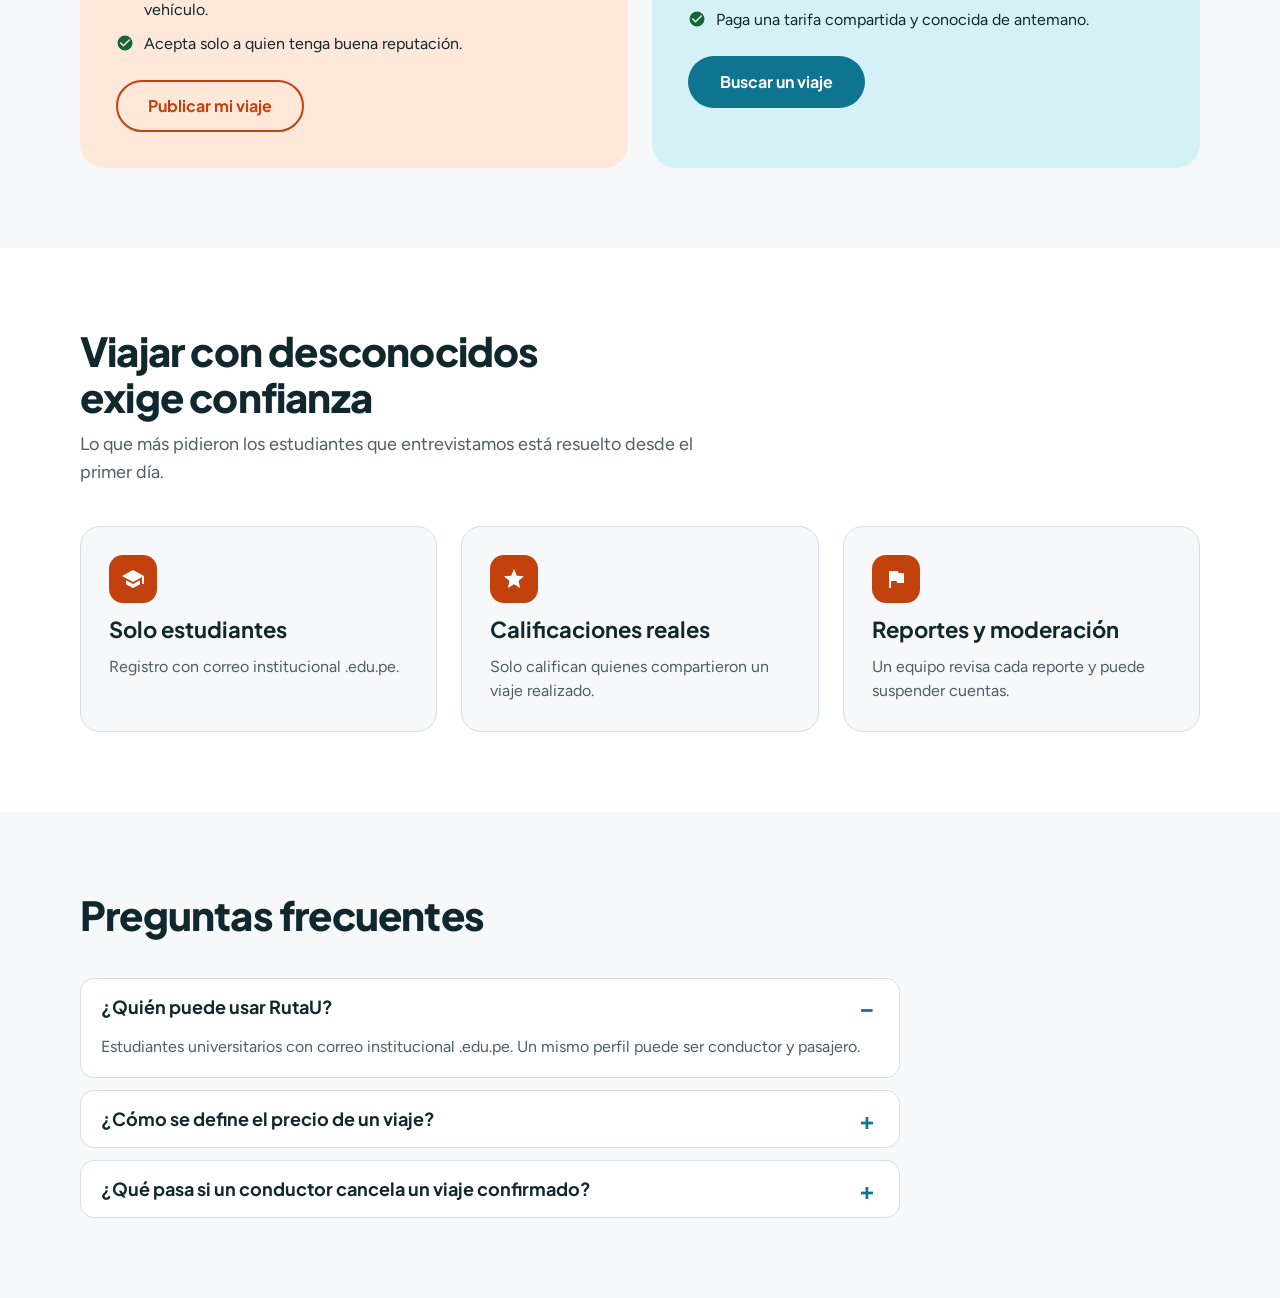
==== commit de27befa: "feat(landing): add accessible FAQ accordion" ====
--- a/index.html
+++ b/index.html
@@ -153,10 +153,32 @@
         </ul>
       </div>
     </section>
+
+    <section id="faq" class="section section--surface" aria-labelledby="faq-title">
+      <div class="container">
+        <div class="section__head"><h2 id="faq-title" class="section__title" data-i18n="faq.title">Preguntas frecuentes</h2></div>
+        <div class="faq-list">
+                    <div class="faq-item">
+            <h3><button class="faq-q" type="button" id="faq-q1" aria-expanded="true" aria-controls="faq-a1"><span data-i18n="faq.q1">¿Quién puede usar RutaU?</span><span class="faq-sign" aria-hidden="true">–</span></button></h3>
+            <div class="faq-a" id="faq-a1" role="region" aria-labelledby="faq-q1"><p data-i18n="faq.a1">Estudiantes universitarios con correo institucional .edu.pe. Un mismo perfil puede ser conductor y pasajero.</p></div>
+          </div>
+          <div class="faq-item">
+            <h3><button class="faq-q" type="button" id="faq-q2" aria-expanded="false" aria-controls="faq-a2"><span data-i18n="faq.q2">¿Cómo se define el precio de un viaje?</span><span class="faq-sign" aria-hidden="true">+</span></button></h3>
+            <div class="faq-a" id="faq-a2" role="region" aria-labelledby="faq-q2" hidden><p data-i18n="faq.a2">Lo fija el conductor al publicar el viaje, por asiento, y lo ves antes de solicitar. El objetivo es repartir el gasto, no generar ganancias.</p></div>
+          </div>
+          <div class="faq-item">
+            <h3><button class="faq-q" type="button" id="faq-q3" aria-expanded="false" aria-controls="faq-a3"><span data-i18n="faq.q3">¿Qué pasa si un conductor cancela un viaje confirmado?</span><span class="faq-sign" aria-hidden="true">+</span></button></h3>
+            <div class="faq-a" id="faq-a3" role="region" aria-labelledby="faq-q3" hidden><p data-i18n="faq.a3">Los pasajeros reciben una notificación y el viaje deja de aparecer en las búsquedas. Puedes buscar otra salida cercana en el mismo horario.</p></div>
+          </div>
+
+        </div>
+      </div>
+    </section>
   </main>
 
 
   <script src="js/config.js"></script>
   <script src="js/nav.js"></script>
+  <script src="js/faq.js"></script>
 </body>
 </html>
--- a/css/layout.css
+++ b/css/layout.css
@@ -34,3 +34,4 @@
 .steps, .audience, .trust { display: grid; gap: 24px; }
 .steps, .trust { grid-template-columns: repeat(3, minmax(0, 1fr)); }
 .audience { grid-template-columns: repeat(2, minmax(0, 1fr)); }
+.faq-list { max-width: 820px; display: flex; flex-direction: column; gap: 12px; }
--- a/css/components.css
+++ b/css/components.css
@@ -79,3 +79,15 @@
 .panel__list li { display: flex; gap: 10px; align-items: flex-start; }
 .panel__list .icon { margin-top: 2px; color: var(--success-dark); }
 .panel .btn { align-self: flex-start; margin-top: 6px; }
+
+/* Preguntas frecuentes (acordeón accesible) */
+.faq-item { background: var(--white); border: 1px solid var(--line); border-radius: var(--radius-sm); }
+.faq-item h3 { font-size: 18px; line-height: 26px; }
+.faq-q {
+  width: 100%; min-height: 56px; display: flex; align-items: center; justify-content: space-between; gap: 16px;
+  padding: 14px 20px; background: transparent; border: 0; text-align: left;
+  font-family: var(--font-heading); font-weight: 700; font-size: 18px; border-radius: var(--radius-sm);
+}
+.faq-q .faq-sign { font-size: 24px; line-height: 1; color: var(--primary); flex: none; width: 24px; text-align: center; }
+.faq-a { padding: 0 20px 18px; color: var(--muted); }
+.faq-a[hidden] { display: none; }
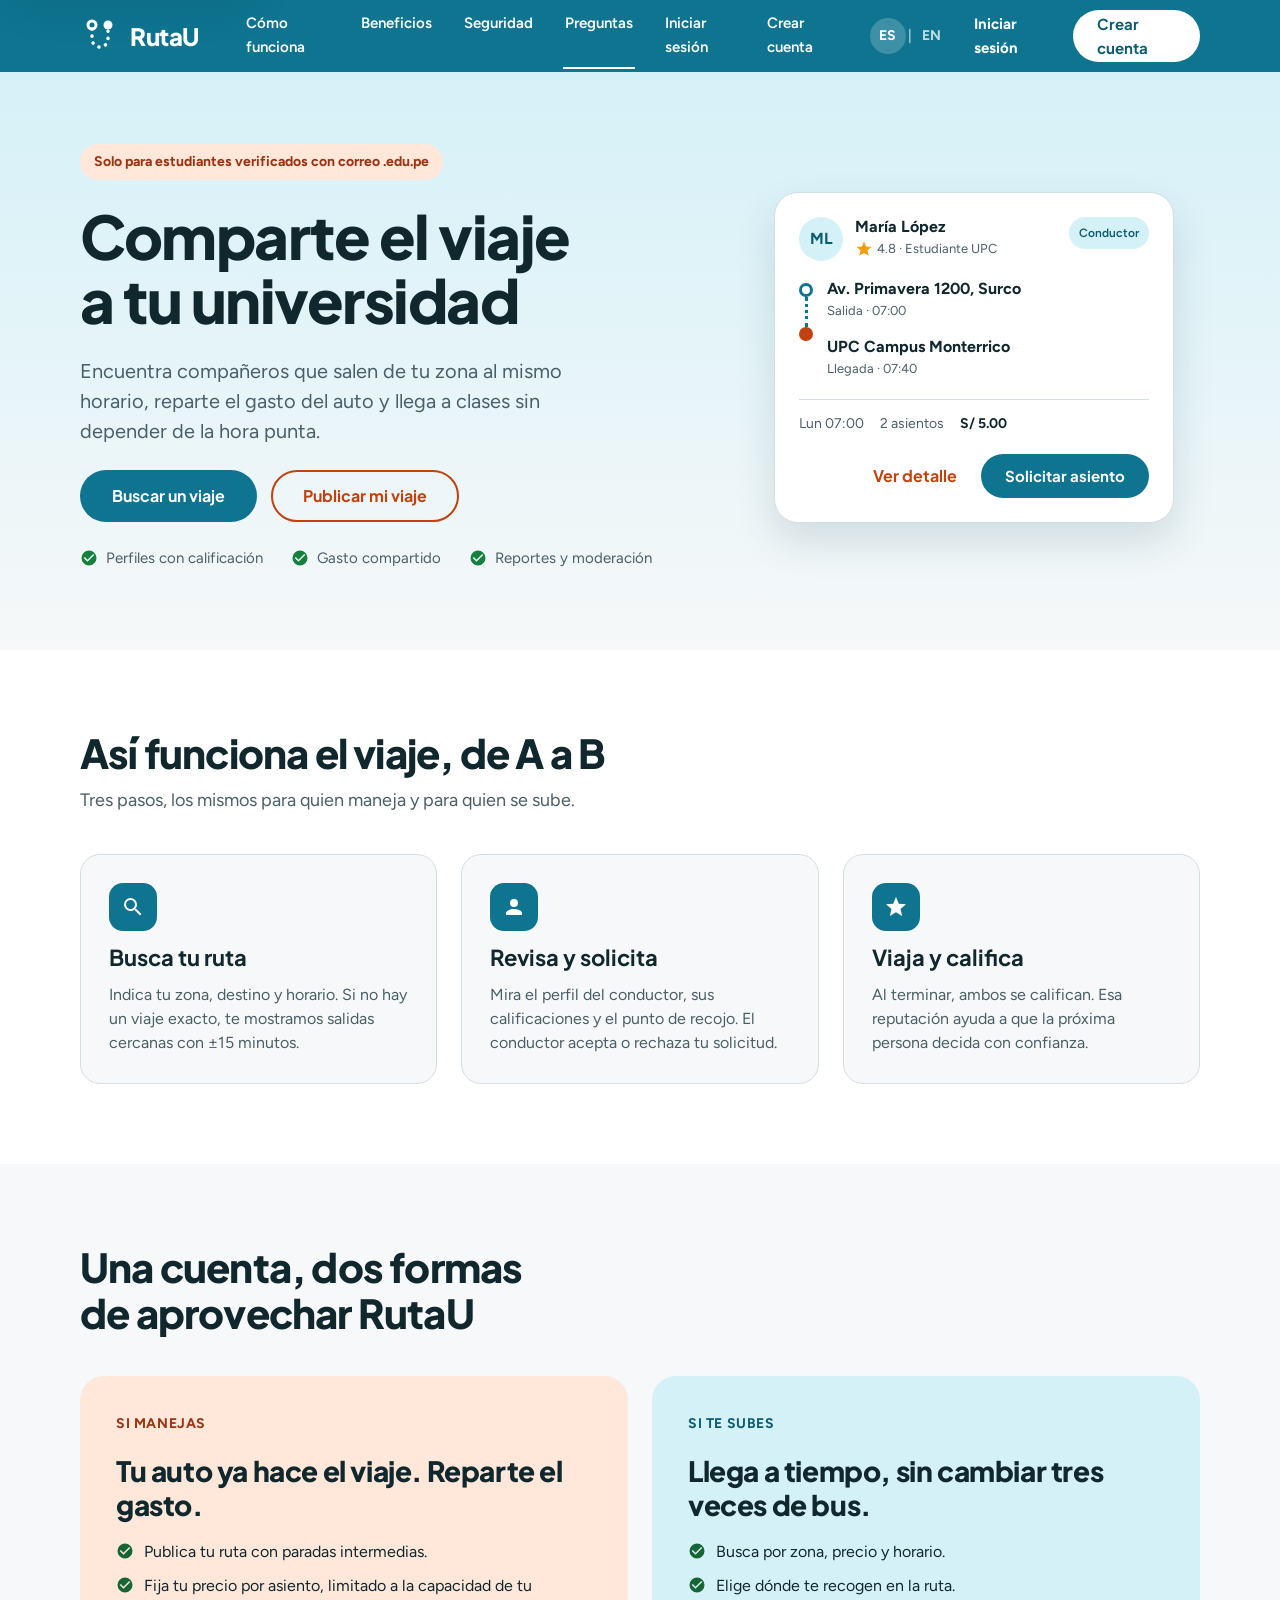
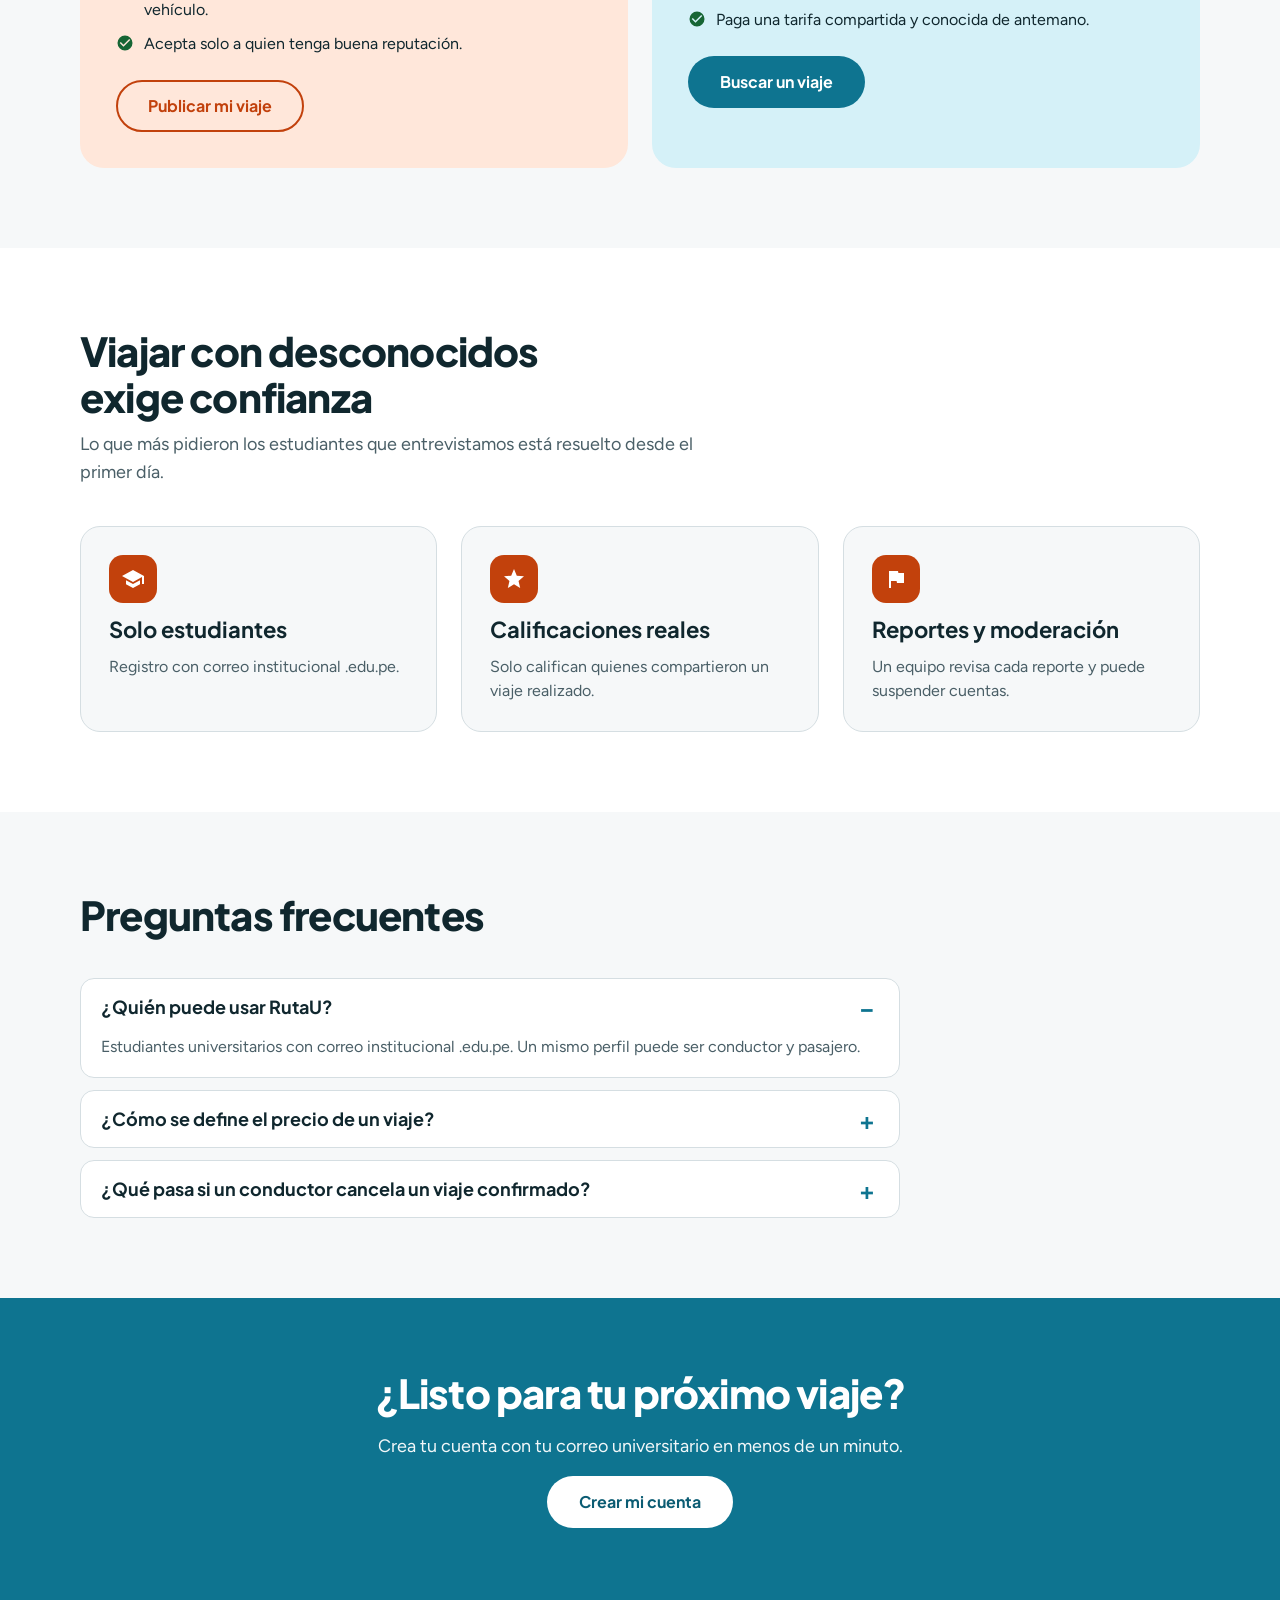
==== commit 15d2a2e7: "feat(landing): add final call to action" ====
--- a/index.html
+++ b/index.html
@@ -174,6 +174,14 @@
         </div>
       </div>
     </section>
+
+    <section class="cta-final" aria-labelledby="cta-title">
+      <div class="container cta-final__inner">
+        <h2 id="cta-title" class="cta-final__title" data-i18n="cta.title">¿Listo para tu próximo viaje?</h2>
+        <p class="cta-final__lead" data-i18n="cta.lead">Crea tu cuenta con tu correo universitario en menos de un minuto.</p>
+        <a class="btn btn--light" href="#" data-app="register" data-i18n="cta.btn">Crear mi cuenta</a>
+      </div>
+    </section>
   </main>
 
 
--- a/css/layout.css
+++ b/css/layout.css
@@ -35,3 +35,9 @@
 .steps, .trust { grid-template-columns: repeat(3, minmax(0, 1fr)); }
 .audience { grid-template-columns: repeat(2, minmax(0, 1fr)); }
 .faq-list { max-width: 820px; display: flex; flex-direction: column; gap: 12px; }
+
+/* CTA final */
+.cta-final { background: var(--primary); color: var(--white); }
+.cta-final__inner { padding-top: 72px; padding-bottom: 72px; display: flex; flex-direction: column; align-items: center; text-align: center; gap: 16px; }
+.cta-final__title { font-weight: 800; font-size: 40px; line-height: 46px; letter-spacing: -0.8px; text-wrap: balance; }
+.cta-final__lead { font-size: 18px; line-height: 28px; max-width: 560px; opacity: .95; }
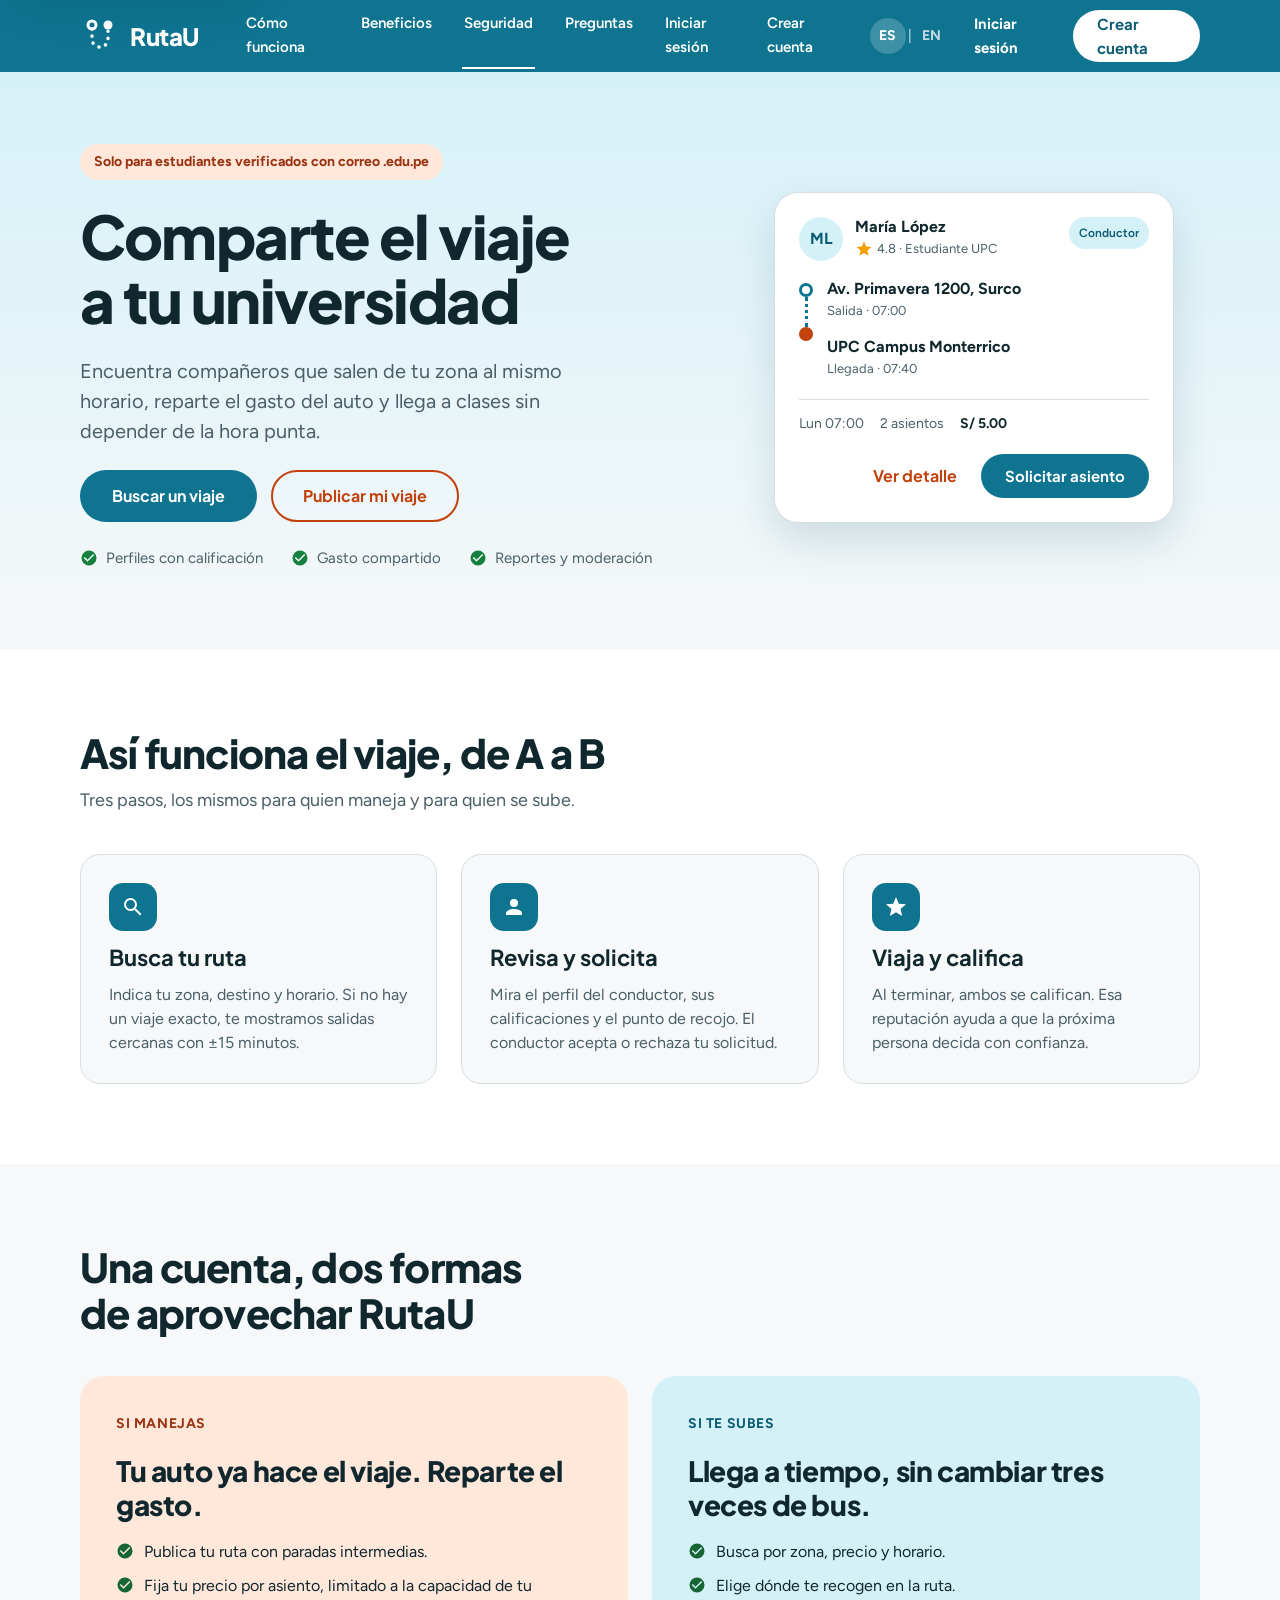
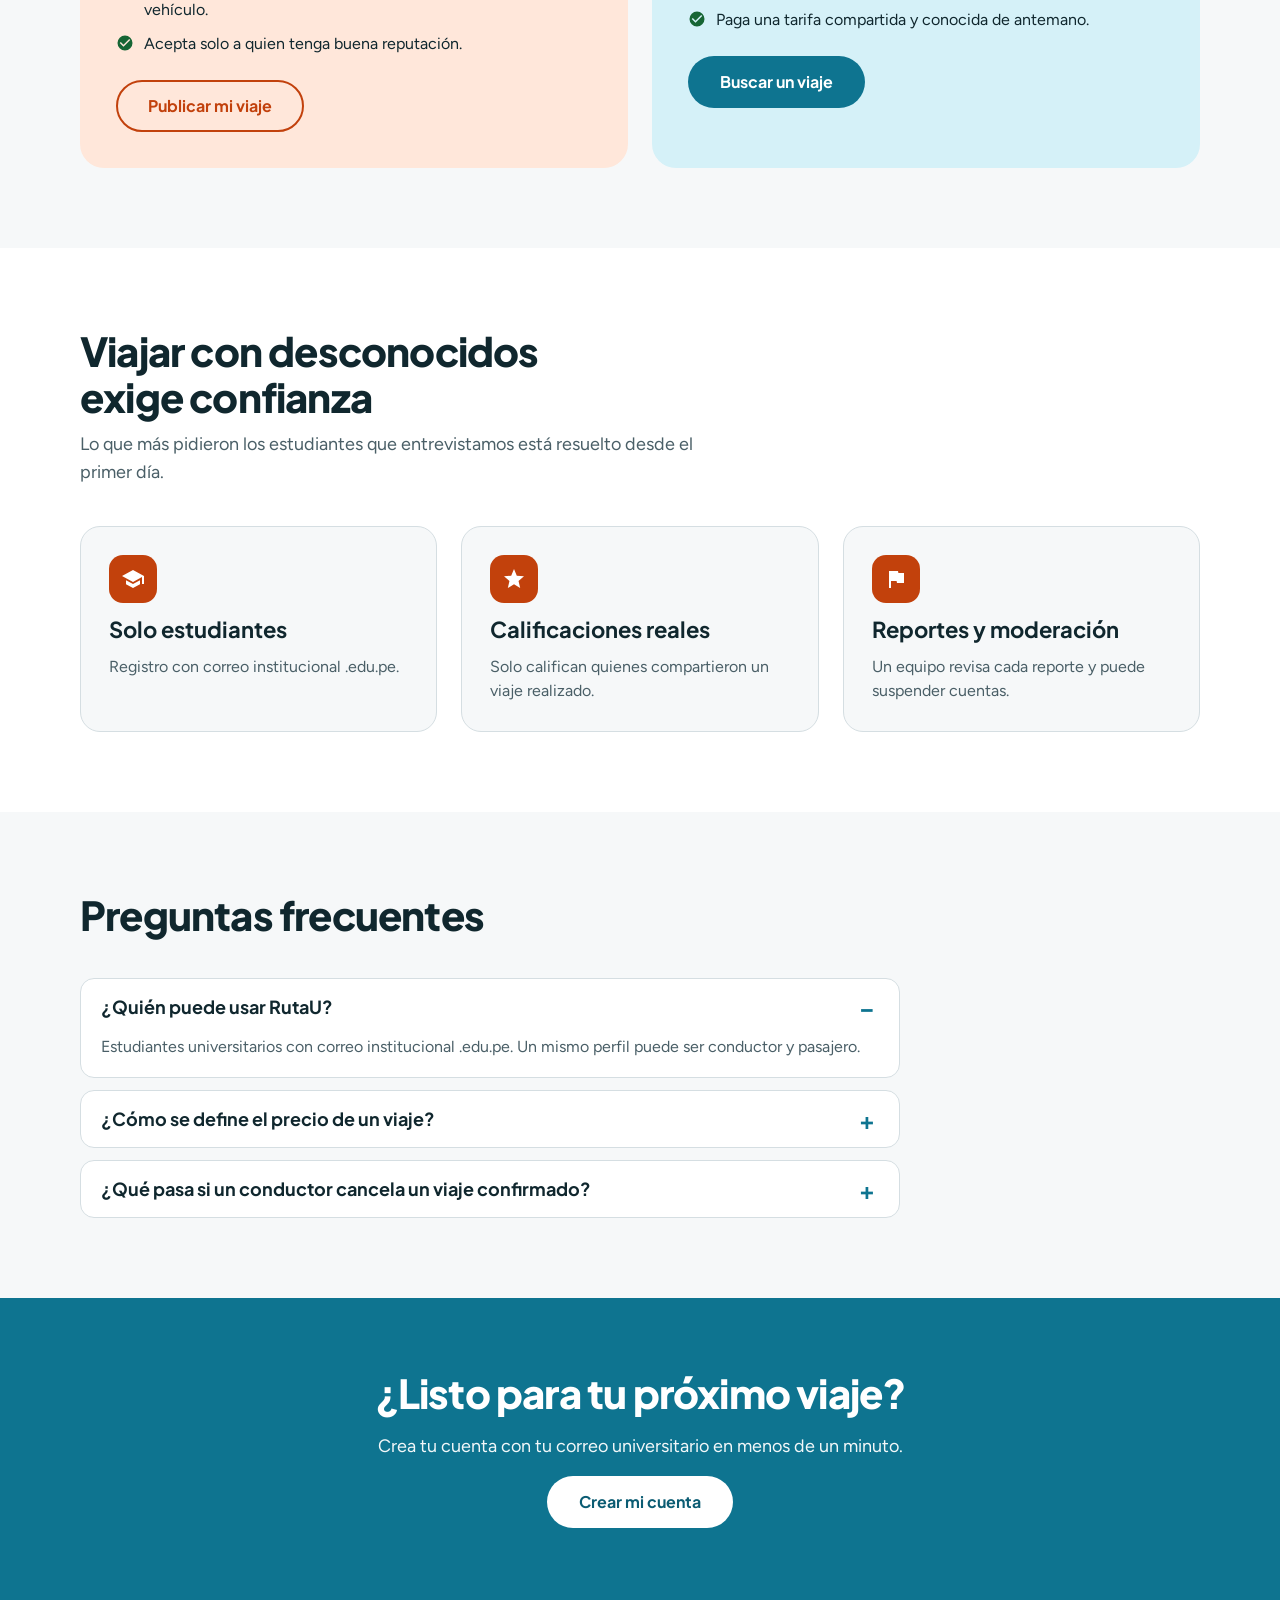
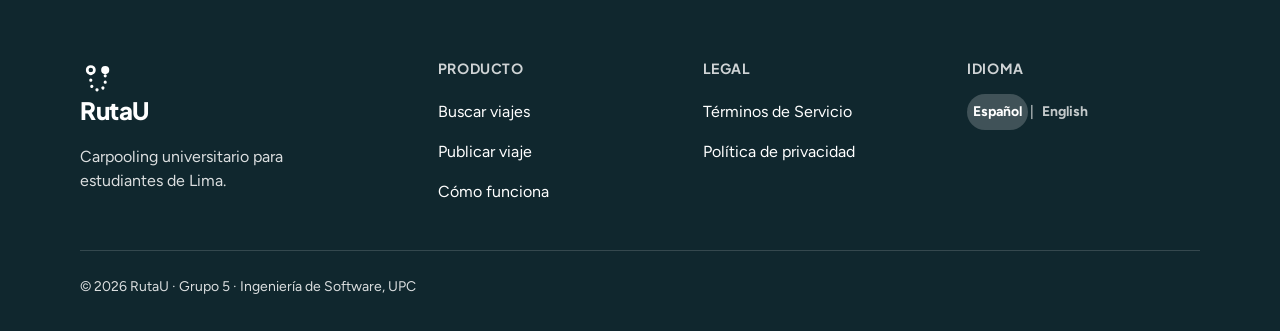
==== commit 06f5e518: "feat(landing): add footer and terms of service page" ====
--- a/index.html
+++ b/index.html
@@ -184,6 +184,40 @@
     </section>
   </main>
 
+    <footer class="site-footer">
+    <div class="container site-footer__inner">
+      <div class="footer-grid">
+        <div class="footer-col footer-brand">
+          <a class="brand" href="index.html"><svg class="icon" style="width:36px;height:36px" aria-hidden="true"><use href="#i-logo"/></svg><span class="brand__name">RutaU</span></a>
+          <p data-i18n="foot.tag">Carpooling universitario para estudiantes de Lima.</p>
+        </div>
+        <nav class="footer-col" data-i18n-attr="aria-label:foot.product" aria-label="Producto">
+          <h3 data-i18n="foot.product">Producto</h3>
+          <ul>
+            <li><a href="#" data-app="search" data-i18n="foot.search">Buscar viajes</a></li>
+            <li><a href="#" data-app="publish" data-i18n="foot.publish">Publicar viaje</a></li>
+            <li><a href="index.html#como" data-i18n="foot.how">Cómo funciona</a></li>
+          </ul>
+        </nav>
+        <nav class="footer-col" data-i18n-attr="aria-label:foot.legal" aria-label="Legal">
+          <h3 data-i18n="foot.legal">Legal</h3>
+          <ul>
+            <li><a href="terminos.html" data-i18n="foot.terms">Términos de Servicio</a></li>
+            <li><a href="terminos.html#privacidad" data-i18n="foot.privacy">Política de privacidad</a></li>
+          </ul>
+        </nav>
+        <div class="footer-col">
+          <h3 data-i18n="foot.lang">Idioma</h3>
+          <div class="lang-switch" role="group" data-i18n-attr="aria-label:a11y.lang" aria-label="Seleccionar idioma">
+            <button type="button" data-lang="es_419" aria-pressed="true" lang="es">Español</button>
+            <span class="lang-switch__sep" aria-hidden="true">|</span>
+            <button type="button" data-lang="en_US" aria-pressed="false" lang="en">English</button>
+          </div>
+        </div>
+      </div>
+      <p class="footer-bottom">© <span data-year>2026</span> RutaU · <span data-i18n="foot.copy">Grupo 5 · Ingeniería de Software, UPC</span></p>
+    </div>
+  </footer>
 
   <script src="js/config.js"></script>
   <script src="js/nav.js"></script>
--- a/css/layout.css
+++ b/css/layout.css
@@ -41,3 +41,14 @@
 .cta-final__inner { padding-top: 72px; padding-bottom: 72px; display: flex; flex-direction: column; align-items: center; text-align: center; gap: 16px; }
 .cta-final__title { font-weight: 800; font-size: 40px; line-height: 46px; letter-spacing: -0.8px; text-wrap: balance; }
 .cta-final__lead { font-size: 18px; line-height: 28px; max-width: 560px; opacity: .95; }
+
+/* Footer */
+.site-footer { background: var(--ink); color: var(--white); }
+.site-footer__inner { padding-top: 56px; padding-bottom: 32px; display: flex; flex-direction: column; gap: 40px; }
+.footer-grid { display: grid; grid-template-columns: 1.4fr 1fr 1fr 1fr; gap: 32px; }
+.footer-col h3 { font-size: 14px; letter-spacing: .6px; text-transform: uppercase; margin-bottom: 14px; opacity: .8; }
+.footer-col li + li { margin-top: 4px; }
+.footer-col a, .footer-link { color: var(--white); text-decoration: none; display: inline-block; padding: 6px 0; }
+.footer-col a:hover { text-decoration: underline; }
+.footer-brand p { margin-top: 12px; opacity: .85; max-width: 280px; }
+.footer-bottom { border-top: 1px solid rgba(255,255,255,.18); padding-top: 24px; font-size: 14px; opacity: .85; }
--- a/css/components.css
+++ b/css/components.css
@@ -91,3 +91,14 @@
 .faq-q .faq-sign { font-size: 24px; line-height: 1; color: var(--primary); flex: none; width: 24px; text-align: center; }
 .faq-a { padding: 0 20px 18px; color: var(--muted); }
 .faq-a[hidden] { display: none; }
+
+/* Páginas legales */
+.legal { background: var(--white); }
+.legal__inner { max-width: 820px; padding-top: 56px; padding-bottom: 72px; display: flex; flex-direction: column; gap: 28px; }
+.legal h1 { font-weight: 800; font-size: 40px; line-height: 46px; letter-spacing: -0.8px; }
+.legal h2 { font-weight: 700; font-size: 24px; line-height: 30px; margin-bottom: 8px; }
+.legal p, .legal li { color: var(--muted); }
+.legal ul { list-style: disc; padding-left: 22px; display: flex; flex-direction: column; gap: 6px; }
+.legal__meta { color: var(--muted); font-size: 14px; }
+.back-link { display: inline-flex; align-items: center; gap: 6px; color: var(--primary-dark); font-weight: 700; text-decoration: none; padding: 8px 0; }
+.back-link:hover { text-decoration: underline; }
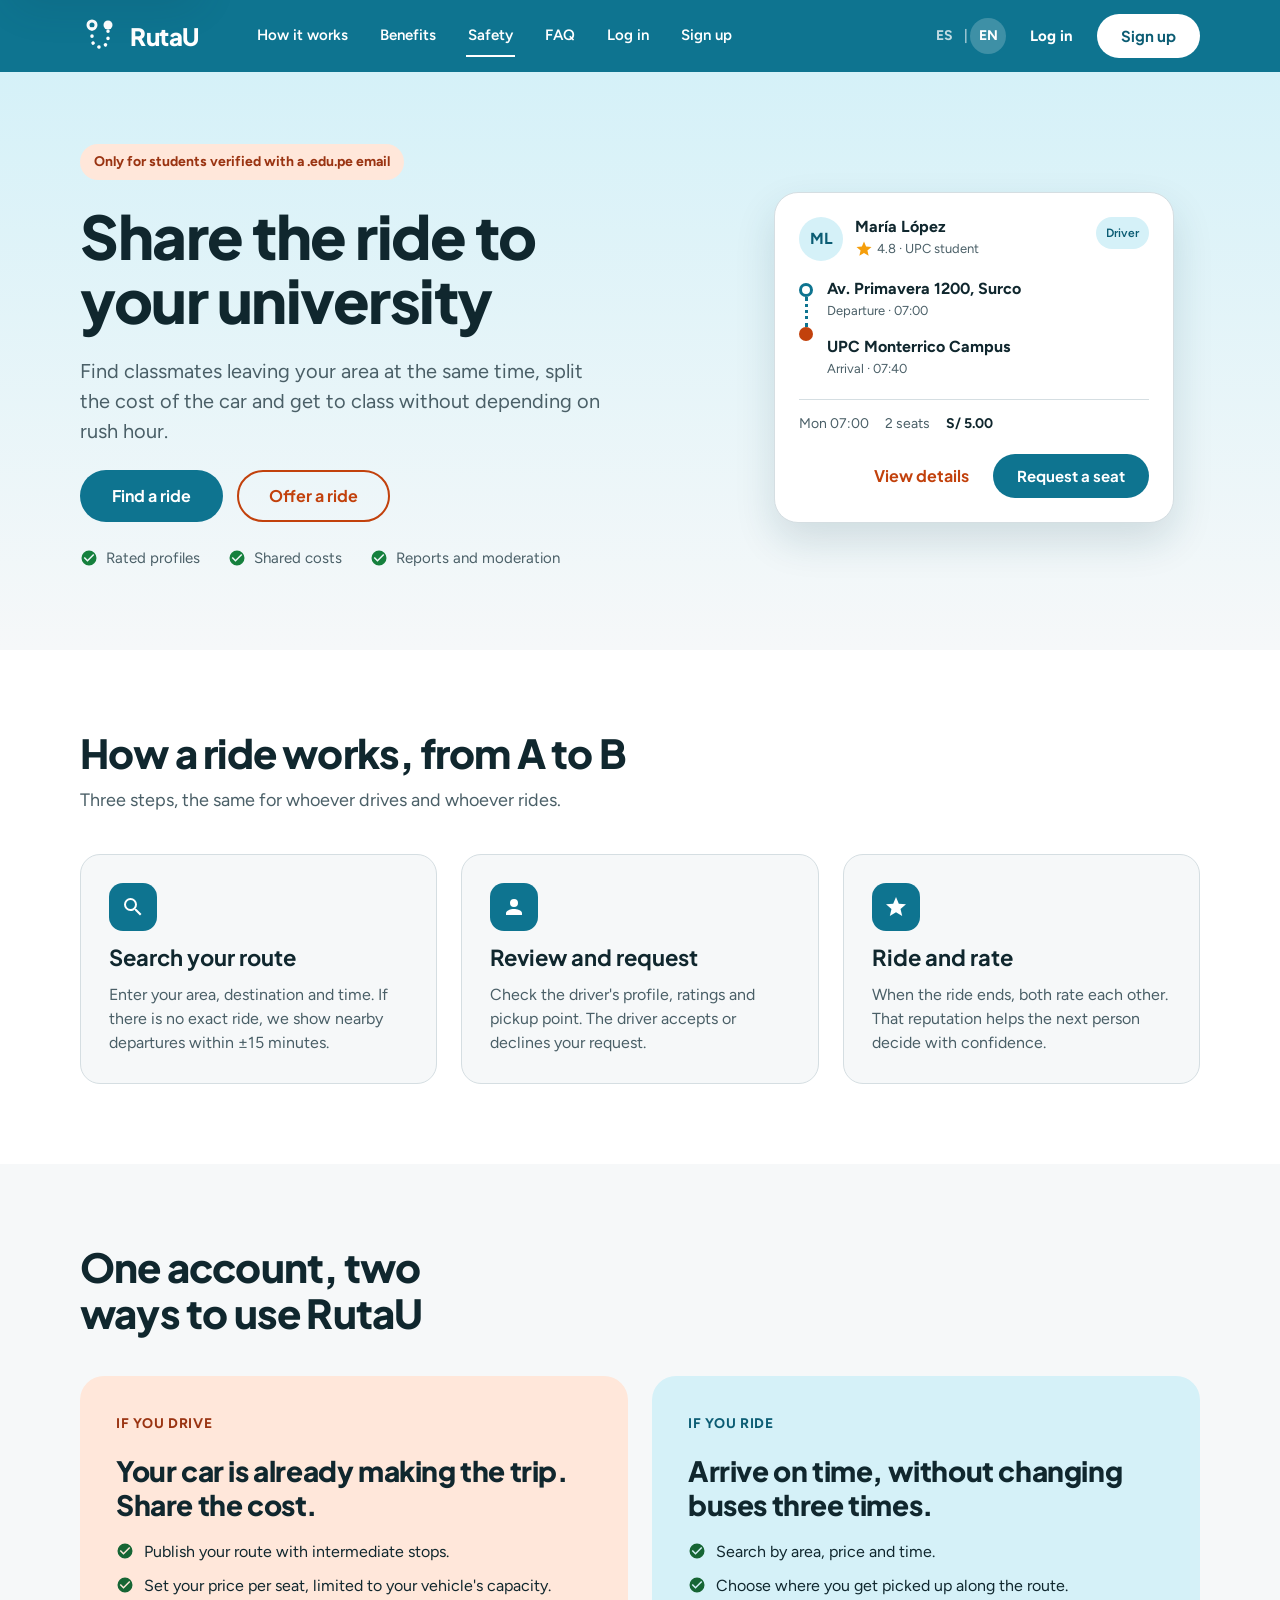
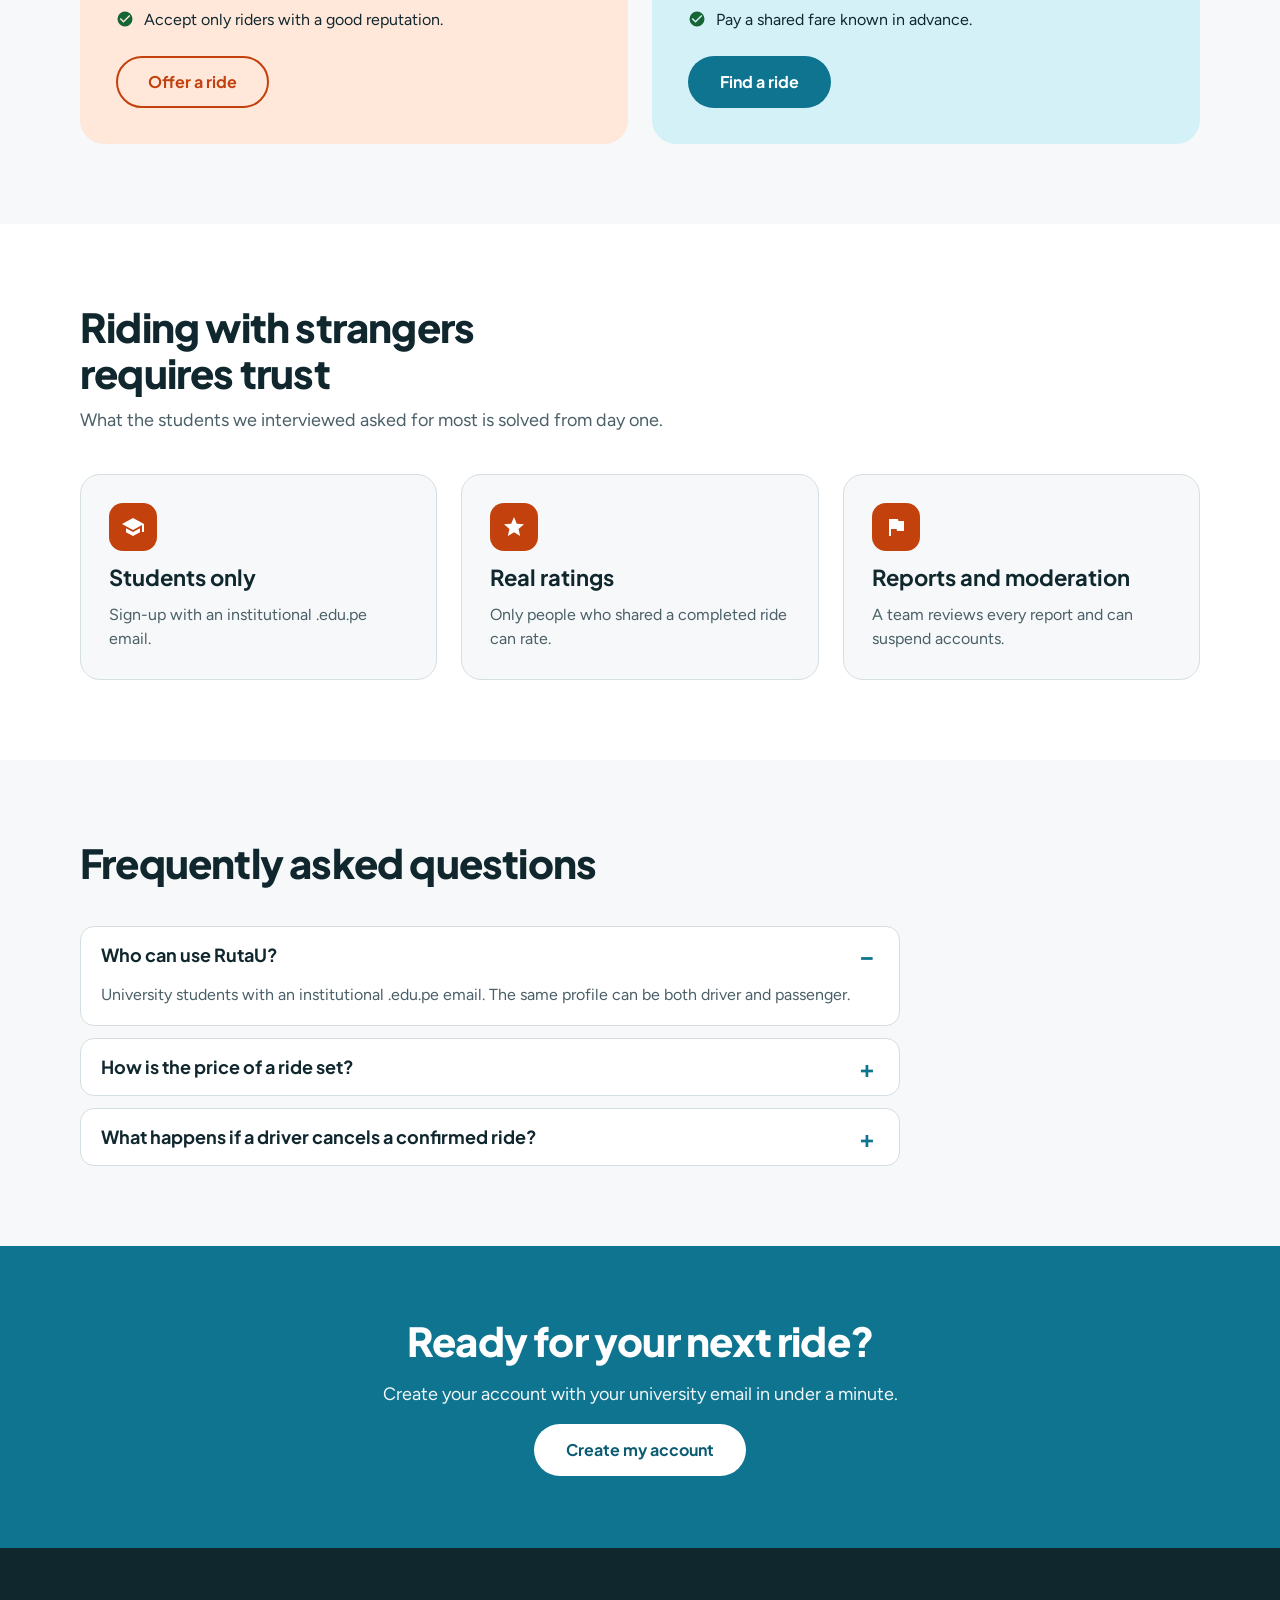
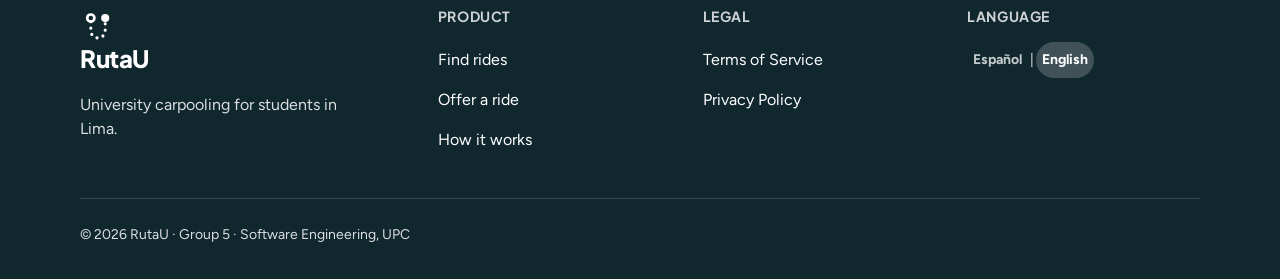
==== commit 6950f2f4: "feat(i18n): add es-419 and en-US translations" ====
--- a/index.html
+++ b/index.html
@@ -220,6 +220,9 @@
   </footer>
 
   <script src="js/config.js"></script>
+  <script src="i18n/es_419.js"></script>
+  <script src="i18n/en_US.js"></script>
+  <script src="js/i18n.js"></script>
   <script src="js/nav.js"></script>
   <script src="js/faq.js"></script>
 </body>
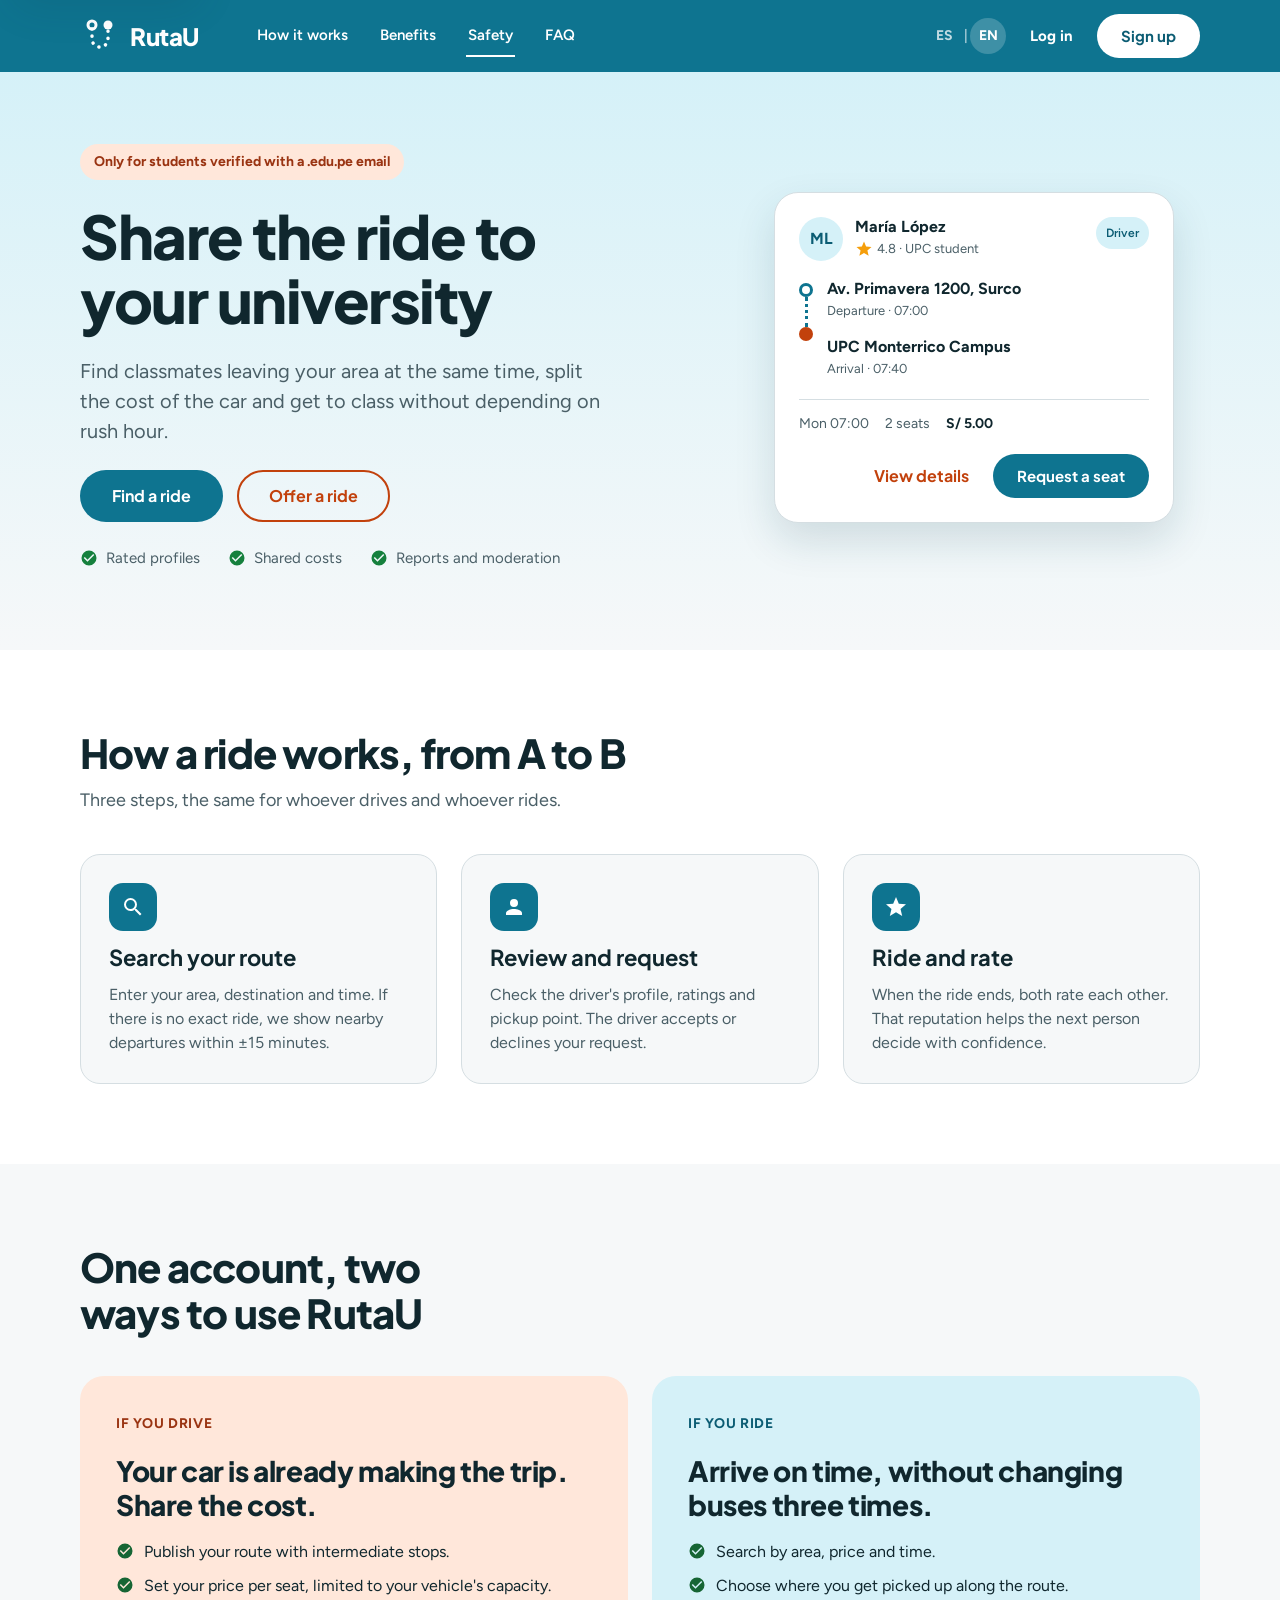
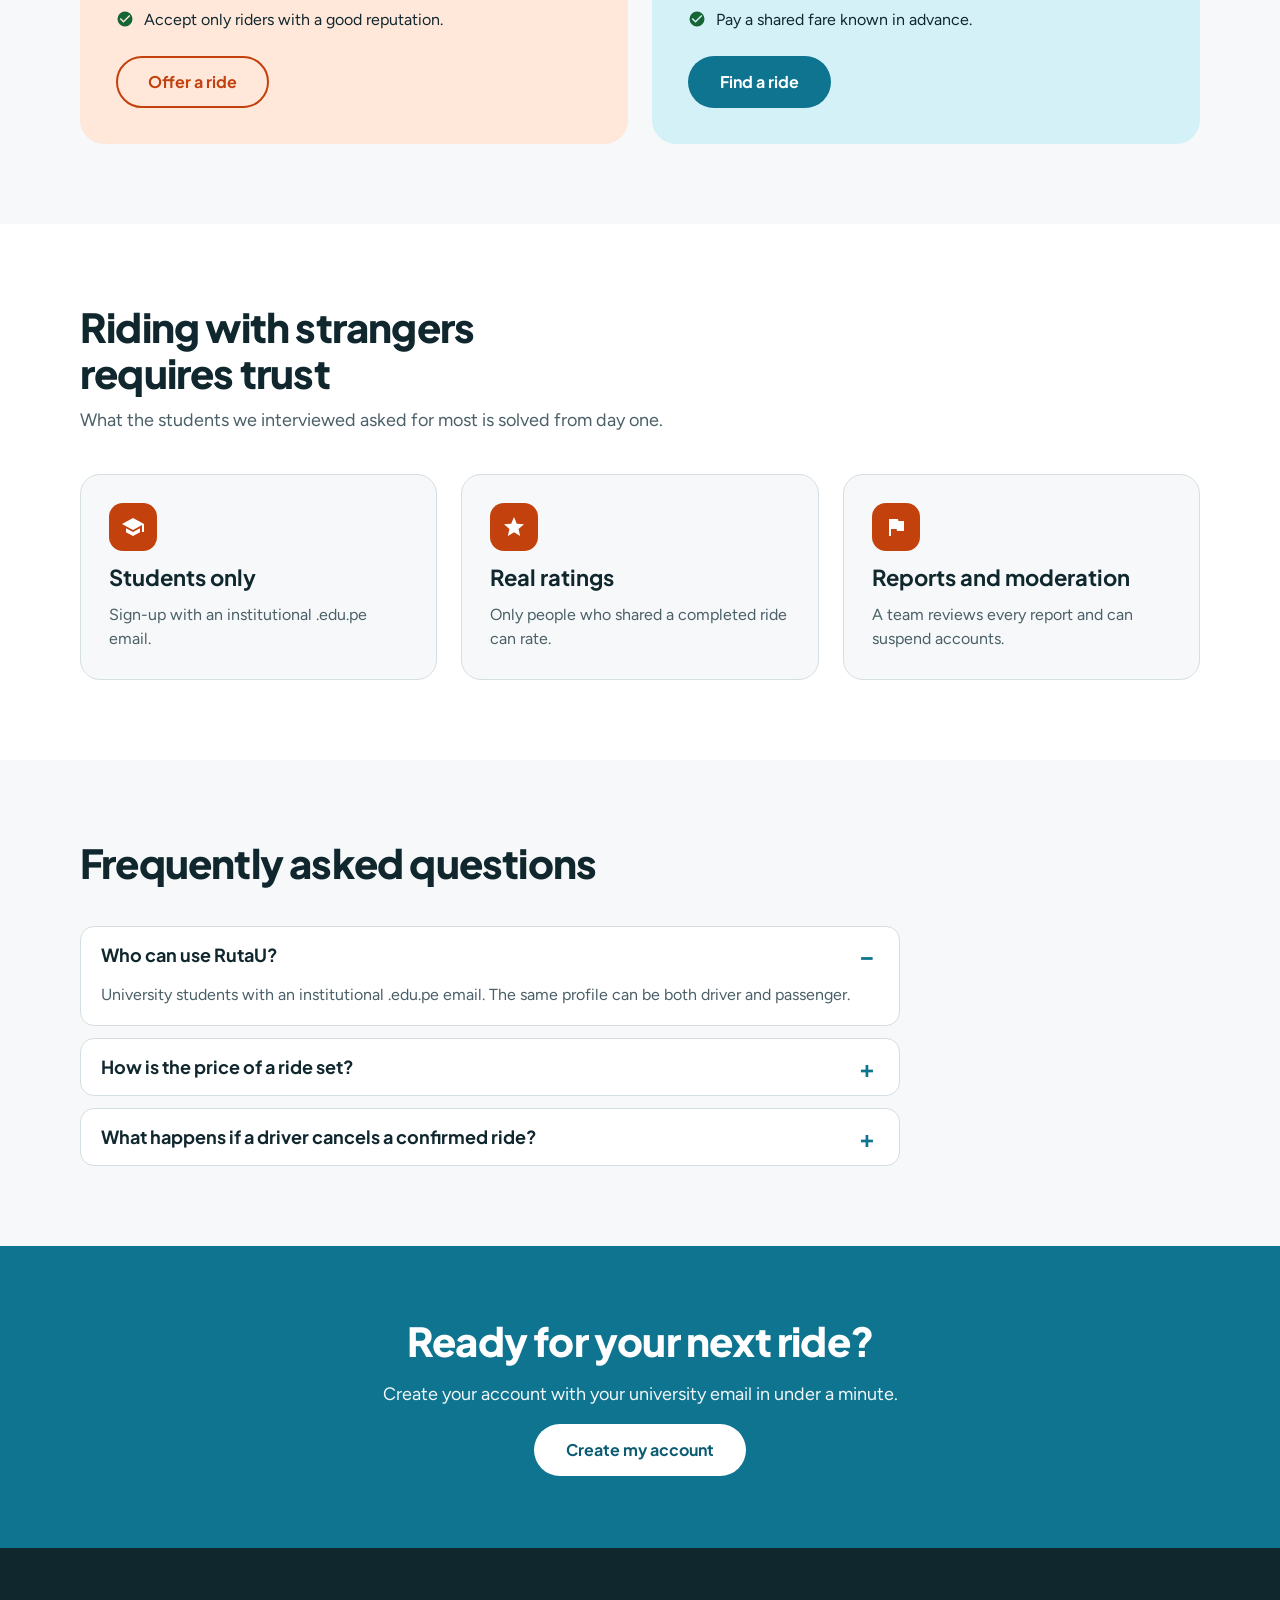
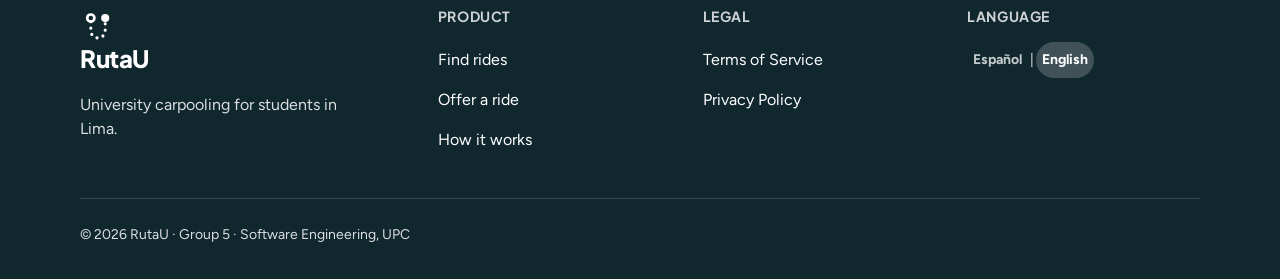
==== commit 9ae9e102: "feat: add responsive styles and app links" ====
--- a/index.html
+++ b/index.html
@@ -14,6 +14,7 @@
   <link rel="stylesheet" href="css/base.css">
   <link rel="stylesheet" href="css/layout.css">
   <link rel="stylesheet" href="css/components.css">
+  <link rel="stylesheet" href="css/responsive.css">
 </head>
 <body>
   <svg xmlns="http://www.w3.org/2000/svg" style="display:none" aria-hidden="true" focusable="false">
@@ -223,6 +224,7 @@
   <script src="i18n/es_419.js"></script>
   <script src="i18n/en_US.js"></script>
   <script src="js/i18n.js"></script>
+  <script src="js/main.js"></script>
   <script src="js/nav.js"></script>
   <script src="js/faq.js"></script>
 </body>
--- a/css/responsive.css
+++ b/css/responsive.css
@@ -0,0 +1,30 @@
+/* Adaptación a tablet y móvil */
+@media (max-width: 960px) {
+  .main-nav { display: none; }
+  .menu-toggle { display: inline-flex; }
+  .main-nav.is-open {
+    display: flex; flex-direction: column; gap: 0; position: absolute; left: 0; right: 0; top: var(--header-h);
+    margin: 0; padding: 8px var(--gutter) 16px; background: var(--primary-dark);
+  }
+  .main-nav.is-open a { padding: 14px 0; border-bottom: 1px solid rgba(255,255,255,.2); font-size: 16px; }
+  .steps, .trust { grid-template-columns: 1fr; }
+  .audience { grid-template-columns: 1fr; }
+  .footer-grid { grid-template-columns: 1fr 1fr; }
+}
+@media (max-width: 720px) {
+  .section { padding: 56px 0; }
+  .section__title, .cta-final__title, .legal h1 { font-size: 30px; line-height: 36px; }
+  .hero__inner { padding-top: 40px; padding-bottom: 48px; gap: 36px; }
+  .hero__title { font-size: 40px; line-height: 44px; letter-spacing: -1px; }
+  .hero__lead { font-size: 18px; line-height: 28px; }
+  .hero__actions .btn { flex: 1 1 100%; }
+  .header-actions { gap: 8px; }
+  .header-login { display: none; }
+  .header-signup { display: none; }
+  .panel { padding: 24px; }
+  .footer-grid { grid-template-columns: 1fr; }
+}
+
+/* Enlaces de sesión dentro del menú móvil */
+.nav-extra { display: none; }
+@media (max-width: 720px) { .main-nav.is-open .nav-extra { display: block; } }
